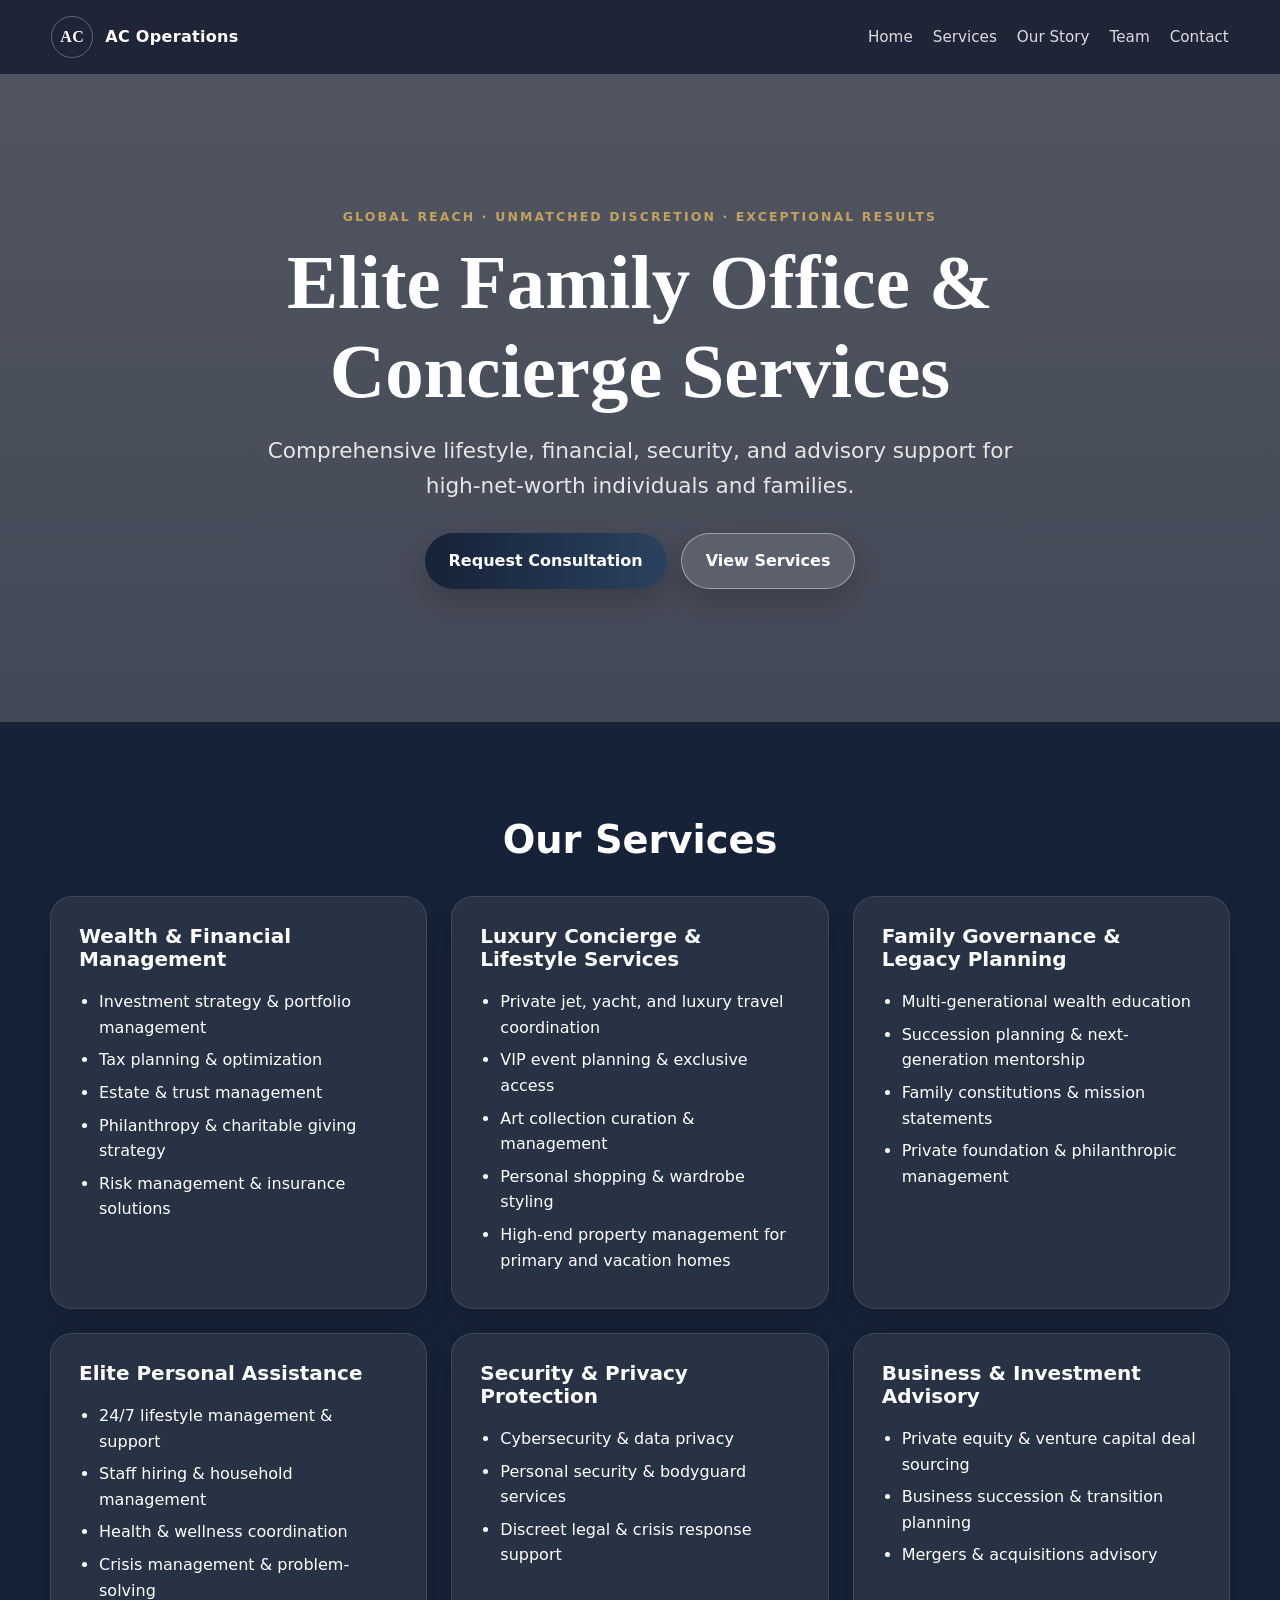
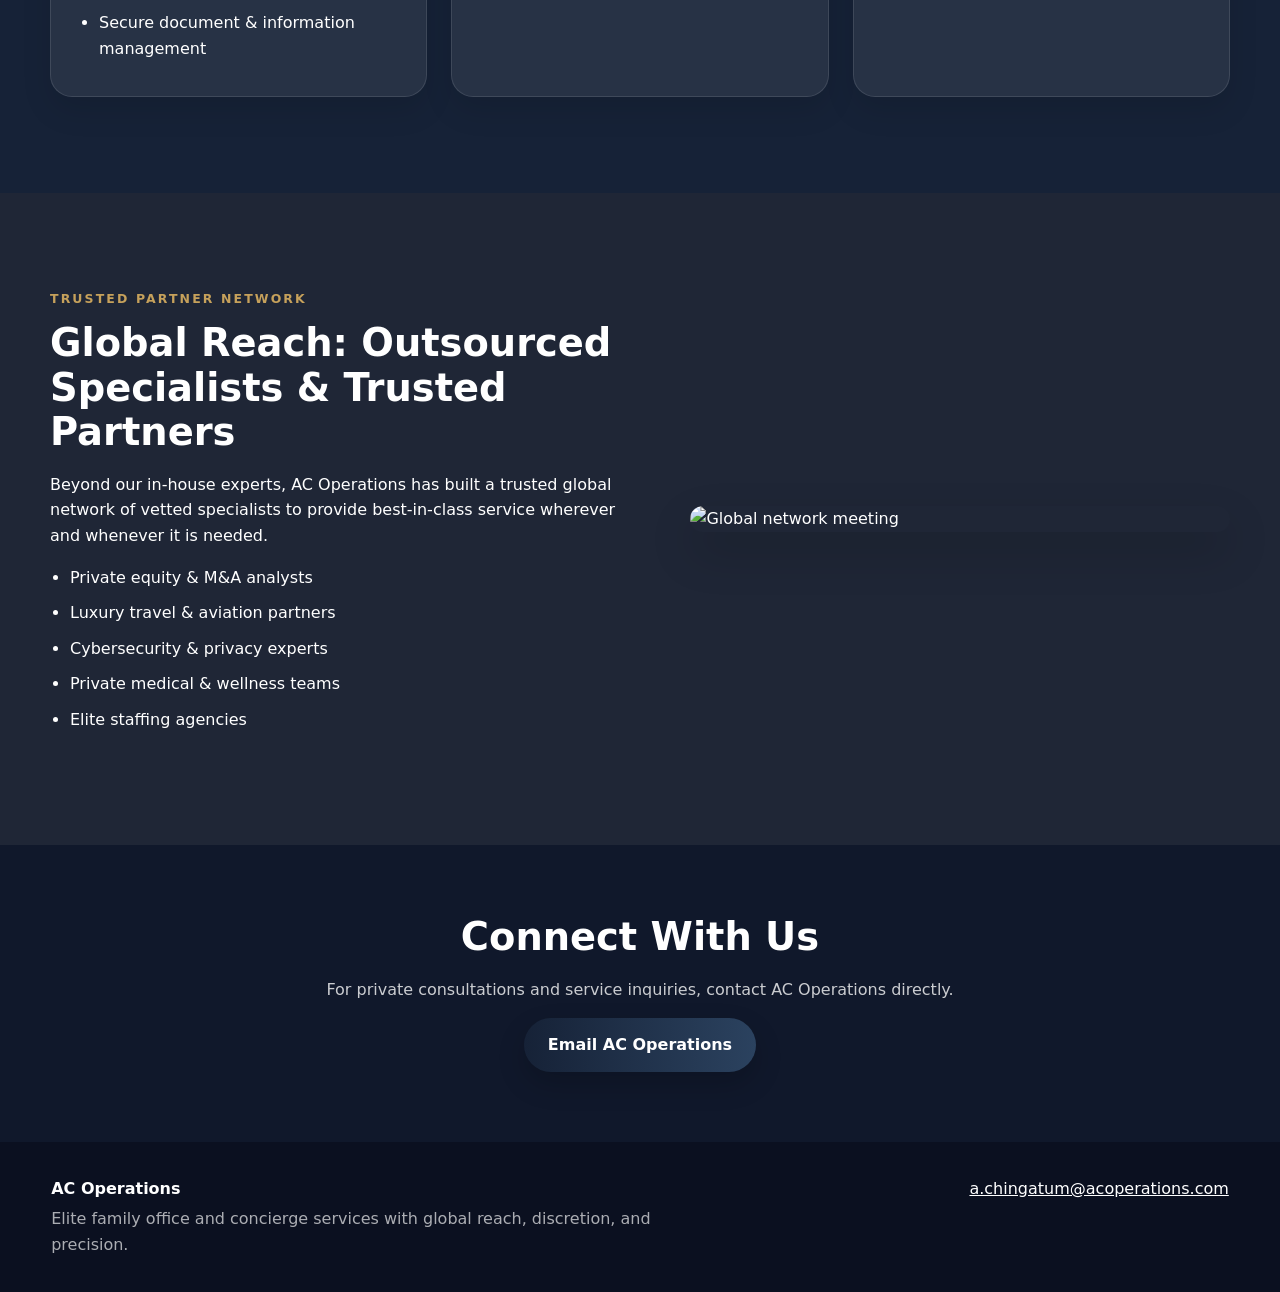
==== index.html @ 474e0f20 "Add files via upload" ====
<!doctype html>
<html lang="en">
<head>
  <meta charset="utf-8">
  <meta name="viewport" content="width=device-width, initial-scale=1">
  <title>AC Operations | AC Operations</title>
  <meta name="description" content="Elite family office and concierge services for high-net-worth individuals and families.">
  <link rel="canonical" href="https://acoperations.com/">
  <link rel="preload" as="image" href="/assets/uploads/2025/03/PXL_20240617_095542455.MP-EFFECTS-1536x864.jpg">
  <link rel="stylesheet" href="/styles.css">
</head>
<body>
  <header class="site-header">
    <a class="brand" href="/" aria-label="AC Operations home"><span class="brand-mark">AC</span><span>AC Operations</span></a>
    <nav aria-label="Main navigation"><a href="/">Home</a><a href="/services/">Services</a><a href="/our-story/">Our Story</a><a href="/team/">Team</a><a href="/contact-us/">Contact</a></nav>
  </header>
  <main>
<section class="hero">
  <div class="hero-inner">
    <p class="eyebrow">Global Reach · Unmatched Discretion · Exceptional Results</p>
    <h1>Elite Family Office & Concierge Services</h1>
    <p class="lead">Comprehensive lifestyle, financial, security, and advisory support for high-net-worth individuals and families.</p>
    <div class="actions"><a class="button" href="/contact-us/">Request Consultation</a><a class="button ghost" href="/services/">View Services</a></div>
  </div>
</section>
<section class="section dark"><div class="container"><h2>Our Services</h2><div class="grid cards"><article class="card"><h3>Wealth & Financial Management</h3><ul><li>Investment strategy & portfolio management</li><li>Tax planning & optimization</li><li>Estate & trust management</li><li>Philanthropy & charitable giving strategy</li><li>Risk management & insurance solutions</li></ul></article>
<article class="card"><h3>Luxury Concierge & Lifestyle Services</h3><ul><li>Private jet, yacht, and luxury travel coordination</li><li>VIP event planning & exclusive access</li><li>Art collection curation & management</li><li>Personal shopping & wardrobe styling</li><li>High-end property management for primary and vacation homes</li></ul></article>
<article class="card"><h3>Family Governance & Legacy Planning</h3><ul><li>Multi-generational wealth education</li><li>Succession planning & next-generation mentorship</li><li>Family constitutions & mission statements</li><li>Private foundation & philanthropic management</li></ul></article>
<article class="card"><h3>Elite Personal Assistance</h3><ul><li>24/7 lifestyle management & support</li><li>Staff hiring & household management</li><li>Health & wellness coordination</li><li>Crisis management & problem-solving</li><li>Secure document & information management</li></ul></article>
<article class="card"><h3>Security & Privacy Protection</h3><ul><li>Cybersecurity & data privacy</li><li>Personal security & bodyguard services</li><li>Discreet legal & crisis response support</li></ul></article>
<article class="card"><h3>Business & Investment Advisory</h3><ul><li>Private equity & venture capital deal sourcing</li><li>Business succession & transition planning</li><li>Mergers & acquisitions advisory</li></ul></article></div></div></section>
<section class="section split"><div class="container split-inner"><div><p class="eyebrow">Trusted partner network</p><h2>Global Reach: Outsourced Specialists & Trusted Partners</h2><p>Beyond our in-house experts, AC Operations has built a trusted global network of vetted specialists to provide best-in-class service wherever and whenever it is needed.</p><ul class="check-list"><li>Private equity & M&A analysts</li><li>Luxury travel & aviation partners</li><li>Cybersecurity & privacy experts</li><li>Private medical & wellness teams</li><li>Elite staffing agencies</li></ul></div><img src="/assets/uploads/2025/04/Team-Photo.png" alt="Global network meeting"></div></section>
<section class="cta" id="contact"><h2>Connect With Us</h2><p>For private consultations and service inquiries, contact AC Operations directly.</p><a class="button" href="mailto:a.chingatum@acoperations.com?subject=AC%20Operations%20Consultation%20Request">Email AC Operations</a></section>
</main>
  <footer class="site-footer">
    <div><strong>AC Operations</strong><p>Elite family office and concierge services with global reach, discretion, and precision.</p></div>
    <div><a href="mailto:a.chingatum@acoperations.com">a.chingatum@acoperations.com</a></div>
  </footer>
</body>
</html>
---- styles.css ----
:root{--navy:#10182b;--blue:#162237;--steel:#2b425f;--ink:#10131a;--muted:#5f6878;--cream:#f7f4ee;--white:#fff;--line:#e7e2d8;--gold:#c6a15b}*{box-sizing:border-box}body{margin:0;font-family:Inter,ui-sans-serif,system-ui,-apple-system,BlinkMacSystemFont,"Segoe UI",sans-serif;color:var(--ink);background:var(--cream);line-height:1.6}a{color:inherit}.site-header{position:sticky;top:0;z-index:10;display:flex;align-items:center;justify-content:space-between;gap:20px;padding:16px clamp(18px,4vw,56px);background:rgba(16,24,43,.94);backdrop-filter:blur(10px);color:#fff}.brand{display:flex;align-items:center;gap:12px;text-decoration:none;font-weight:700;letter-spacing:.02em}.brand-mark{display:grid;place-items:center;width:42px;height:42px;border:1px solid rgba(255,255,255,.3);border-radius:50%;font-family:Georgia,serif;color:#fff}nav{display:flex;gap:20px;flex-wrap:wrap}nav a{text-decoration:none;color:rgba(255,255,255,.84);font-size:.95rem}nav a:hover{color:#fff}.hero{min-height:72vh;display:grid;place-items:center;text-align:center;color:#fff;padding:100px 24px;background:linear-gradient(rgba(16,24,43,.72),rgba(16,24,43,.78)),url('/assets/uploads/2025/03/PXL_20240617_095542455.MP-EFFECTS-1536x864.jpg') center/cover no-repeat}.hero-inner{max-width:900px}.eyebrow{margin:0 0 12px;text-transform:uppercase;letter-spacing:.17em;font-size:.78rem;font-weight:700;color:var(--gold)}h1,h2,h3{line-height:1.15;margin:0 0 18px}h1{font-family:Georgia,"Times New Roman",serif;font-size:clamp(2.4rem,6vw,5.2rem);font-weight:700}h2{font-size:clamp(1.8rem,3vw,2.7rem)}h3{font-size:1.25rem}.lead{font-size:clamp(1.08rem,2vw,1.35rem);max-width:760px;margin:0 auto 30px;color:rgba(255,255,255,.86)}.actions{display:flex;gap:14px;justify-content:center;flex-wrap:wrap}.button{display:inline-flex;align-items:center;justify-content:center;padding:14px 24px;border-radius:999px;text-decoration:none;background:linear-gradient(90deg,var(--blue),var(--steel));color:#fff;font-weight:700;box-shadow:0 12px 28px rgba(0,0,0,.18)}.button.ghost{background:rgba(255,255,255,.12);border:1px solid rgba(255,255,255,.4)}.section{padding:clamp(56px,8vw,96px) 24px}.container{max-width:1180px;margin:0 auto}.narrow{max-width:820px}.dark{background:var(--blue);color:#fff}.dark h2{text-align:center}.grid{display:grid;gap:24px}.cards{grid-template-columns:repeat(3,minmax(0,1fr));margin-top:34px}.card{padding:28px;border-radius:22px;background:rgba(255,255,255,.075);border:1px solid rgba(255,255,255,.11);box-shadow:0 14px 30px rgba(0,0,0,.1)}.light .card{background:#fff;border-color:var(--line)}.card ul{padding-left:20px;margin:0}.card li{margin:7px 0}.split{background:#1f2636;color:#fff}.split.muted{background:#ebe6dc;color:var(--ink)}.split-inner{display:grid;grid-template-columns:1.05fr .95fr;gap:44px;align-items:center}.split img{width:100%;border-radius:22px;box-shadow:0 20px 45px rgba(0,0,0,.18)}.check-list{padding-left:20px}.check-list li{margin:10px 0}.cta{text-align:center;background:var(--navy);color:#fff;padding:70px 24px}.cta p{color:rgba(255,255,255,.78)}.page-hero{padding:90px 24px;background:linear-gradient(135deg,var(--navy),var(--steel));color:#fff}.page-hero.small{padding:80px 24px}.page-hero.story{background:linear-gradient(rgba(16,24,43,.72),rgba(16,24,43,.76)),url('/assets/uploads/2025/04/Sunset_couple.jpg') center/cover no-repeat}.page-hero .lead{text-align:left;margin-left:0}.article h2{margin-top:38px}.article p{font-size:1.08rem;color:#2f3541}.team-grid{display:grid;gap:26px}.profile{display:grid;grid-template-columns:180px 1fr;gap:28px;align-items:center;background:#fff;border:1px solid var(--line);border-radius:24px;padding:22px}.profile img{width:180px;aspect-ratio:1/1;object-fit:cover;border-radius:18px}.role{margin-top:-10px;color:var(--steel);font-weight:700}.contact-card{background:#fff;border:1px solid var(--line);border-radius:28px;padding:36px;text-align:center;box-shadow:0 18px 45px rgba(16,24,43,.08)}.small-note{font-size:.94rem;color:var(--muted);margin-top:22px}.site-footer{display:flex;justify-content:space-between;gap:22px;flex-wrap:wrap;padding:34px clamp(20px,4vw,56px);background:#0b1020;color:#fff}.site-footer p{margin:.3rem 0 0;color:rgba(255,255,255,.66);max-width:620px}.site-footer a{color:#fff}@media (max-width:850px){.site-header{align-items:flex-start;flex-direction:column}nav{gap:12px}.cards{grid-template-columns:1fr}.split-inner,.profile{grid-template-columns:1fr}.profile img{width:100%;max-width:260px}.hero{min-height:64vh}.section{padding:52px 18px}}
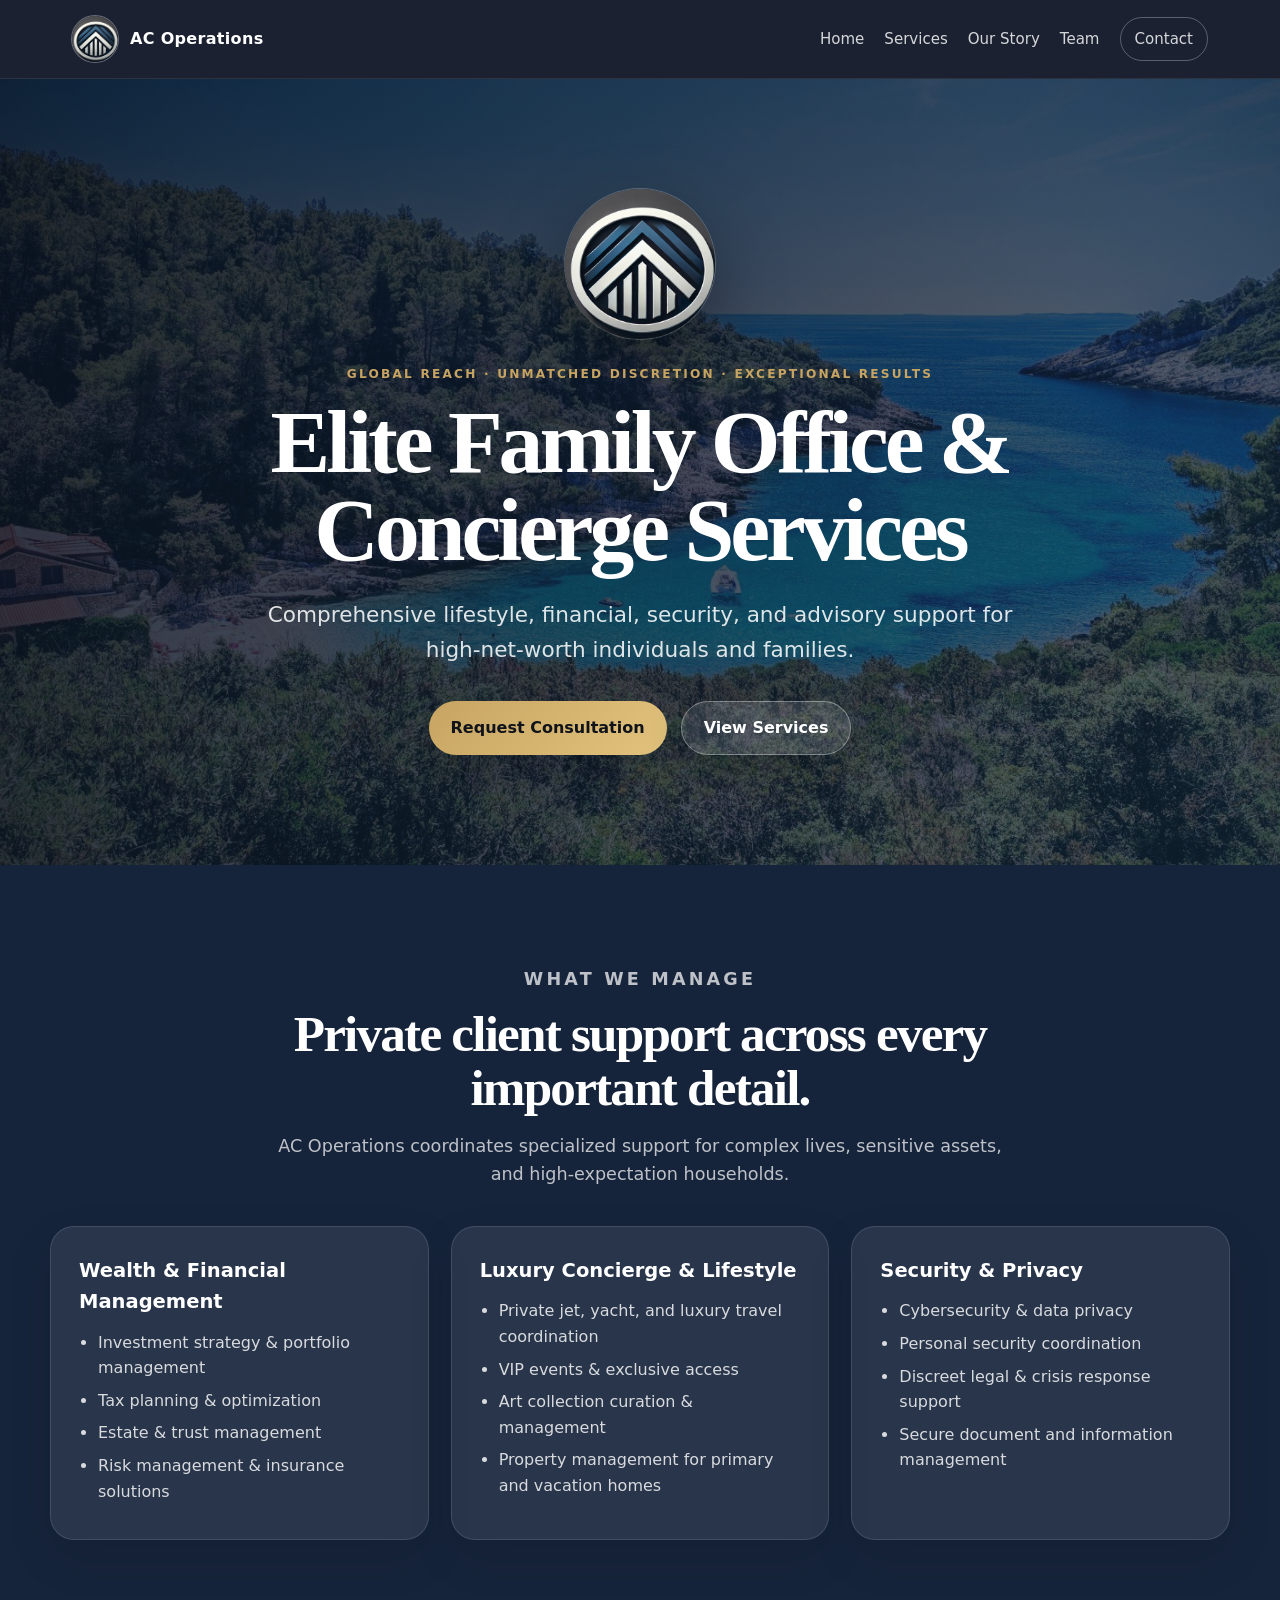
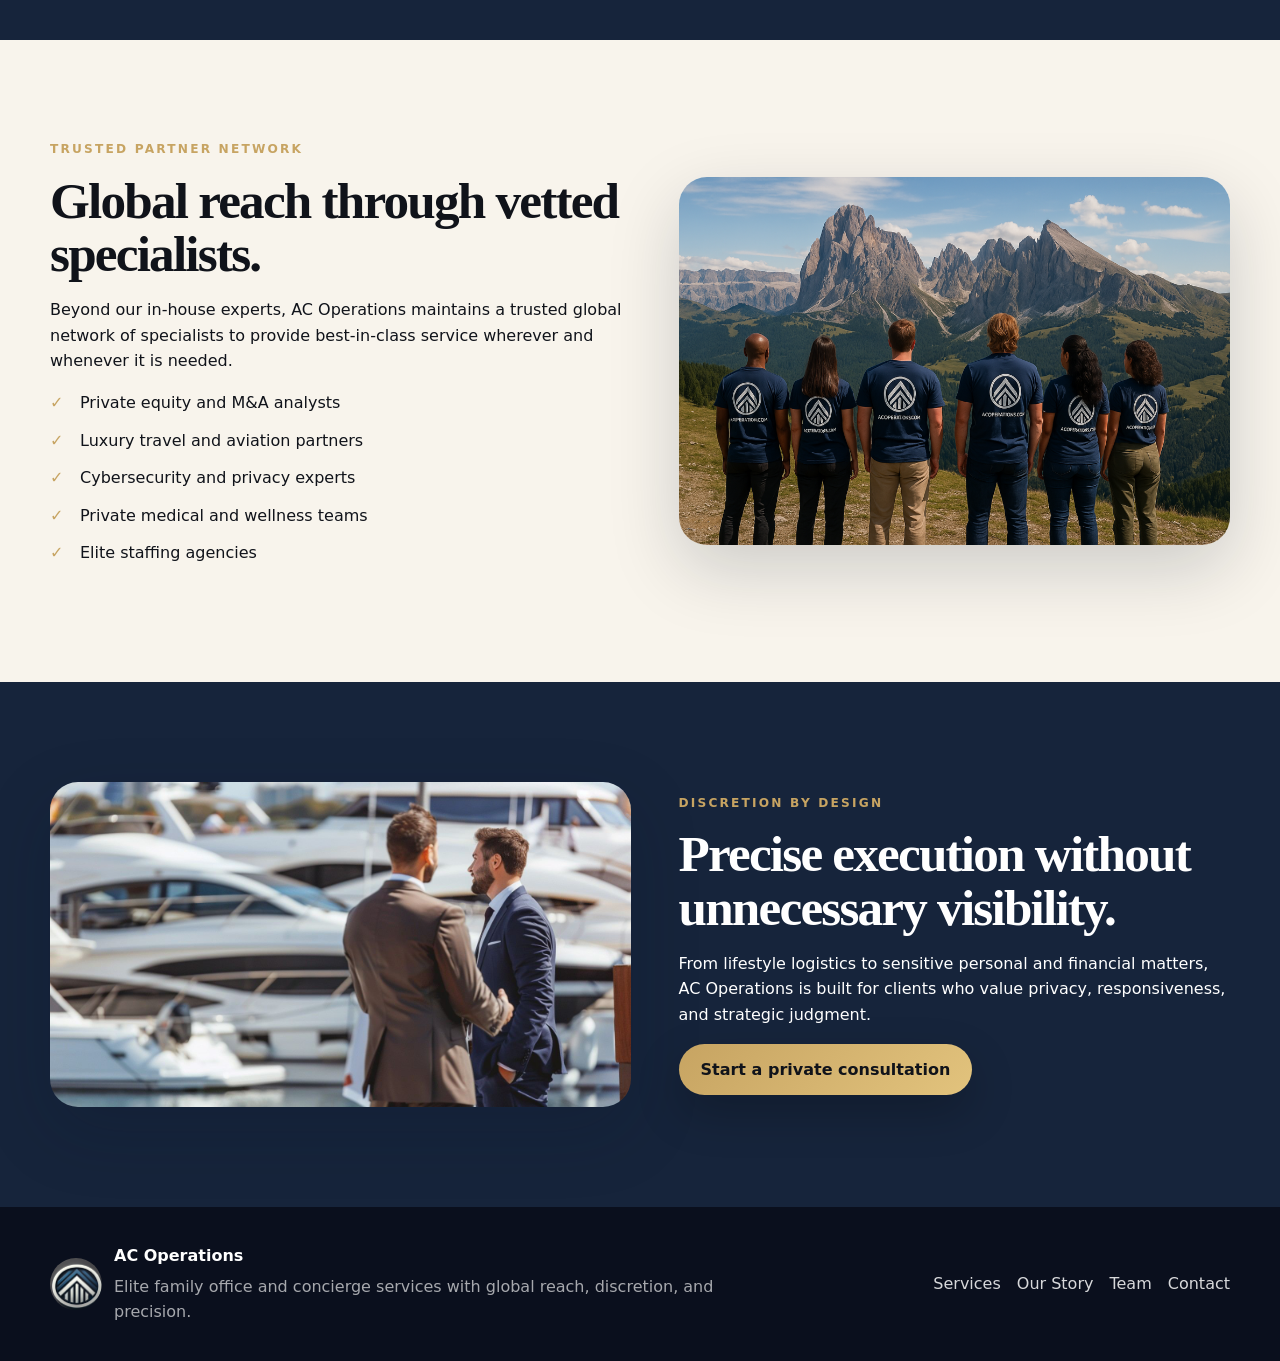
==== commit 6055294f: "Add files via upload" ====
--- a/index.html
+++ b/index.html
@@ -1,40 +1 @@
-<!doctype html>
-<html lang="en">
-<head>
-  <meta charset="utf-8">
-  <meta name="viewport" content="width=device-width, initial-scale=1">
-  <title>AC Operations | AC Operations</title>
-  <meta name="description" content="Elite family office and concierge services for high-net-worth individuals and families.">
-  <link rel="canonical" href="https://acoperations.com/">
-  <link rel="preload" as="image" href="/assets/uploads/2025/03/PXL_20240617_095542455.MP-EFFECTS-1536x864.jpg">
-  <link rel="stylesheet" href="/styles.css">
-</head>
-<body>
-  <header class="site-header">
-    <a class="brand" href="/" aria-label="AC Operations home"><span class="brand-mark">AC</span><span>AC Operations</span></a>
-    <nav aria-label="Main navigation"><a href="/">Home</a><a href="/services/">Services</a><a href="/our-story/">Our Story</a><a href="/team/">Team</a><a href="/contact-us/">Contact</a></nav>
-  </header>
-  <main>
-<section class="hero">
-  <div class="hero-inner">
-    <p class="eyebrow">Global Reach · Unmatched Discretion · Exceptional Results</p>
-    <h1>Elite Family Office & Concierge Services</h1>
-    <p class="lead">Comprehensive lifestyle, financial, security, and advisory support for high-net-worth individuals and families.</p>
-    <div class="actions"><a class="button" href="/contact-us/">Request Consultation</a><a class="button ghost" href="/services/">View Services</a></div>
-  </div>
-</section>
-<section class="section dark"><div class="container"><h2>Our Services</h2><div class="grid cards"><article class="card"><h3>Wealth & Financial Management</h3><ul><li>Investment strategy & portfolio management</li><li>Tax planning & optimization</li><li>Estate & trust management</li><li>Philanthropy & charitable giving strategy</li><li>Risk management & insurance solutions</li></ul></article>
-<article class="card"><h3>Luxury Concierge & Lifestyle Services</h3><ul><li>Private jet, yacht, and luxury travel coordination</li><li>VIP event planning & exclusive access</li><li>Art collection curation & management</li><li>Personal shopping & wardrobe styling</li><li>High-end property management for primary and vacation homes</li></ul></article>
-<article class="card"><h3>Family Governance & Legacy Planning</h3><ul><li>Multi-generational wealth education</li><li>Succession planning & next-generation mentorship</li><li>Family constitutions & mission statements</li><li>Private foundation & philanthropic management</li></ul></article>
-<article class="card"><h3>Elite Personal Assistance</h3><ul><li>24/7 lifestyle management & support</li><li>Staff hiring & household management</li><li>Health & wellness coordination</li><li>Crisis management & problem-solving</li><li>Secure document & information management</li></ul></article>
-<article class="card"><h3>Security & Privacy Protection</h3><ul><li>Cybersecurity & data privacy</li><li>Personal security & bodyguard services</li><li>Discreet legal & crisis response support</li></ul></article>
-<article class="card"><h3>Business & Investment Advisory</h3><ul><li>Private equity & venture capital deal sourcing</li><li>Business succession & transition planning</li><li>Mergers & acquisitions advisory</li></ul></article></div></div></section>
-<section class="section split"><div class="container split-inner"><div><p class="eyebrow">Trusted partner network</p><h2>Global Reach: Outsourced Specialists & Trusted Partners</h2><p>Beyond our in-house experts, AC Operations has built a trusted global network of vetted specialists to provide best-in-class service wherever and whenever it is needed.</p><ul class="check-list"><li>Private equity & M&A analysts</li><li>Luxury travel & aviation partners</li><li>Cybersecurity & privacy experts</li><li>Private medical & wellness teams</li><li>Elite staffing agencies</li></ul></div><img src="/assets/uploads/2025/04/Team-Photo.png" alt="Global network meeting"></div></section>
-<section class="cta" id="contact"><h2>Connect With Us</h2><p>For private consultations and service inquiries, contact AC Operations directly.</p><a class="button" href="mailto:a.chingatum@acoperations.com?subject=AC%20Operations%20Consultation%20Request">Email AC Operations</a></section>
-</main>
-  <footer class="site-footer">
-    <div><strong>AC Operations</strong><p>Elite family office and concierge services with global reach, discretion, and precision.</p></div>
-    <div><a href="mailto:a.chingatum@acoperations.com">a.chingatum@acoperations.com</a></div>
-  </footer>
-</body>
-</html>+<!doctype html><html lang="en"><head><meta charset="utf-8"><meta name="viewport" content="width=device-width, initial-scale=1"><title>AC Operations | Elite Family Office & Concierge Services</title><meta name="description" content="Elite family office and concierge services for high-net-worth individuals and families."><link rel="stylesheet" href="styles.css"></head><body><header class="site-header"><div class="nav-wrap"><a class="brand" href="index.html"><img class="brand-logo" src="assets/img/acoperations-logo.png" alt="AC Operations logo"><span>AC Operations</span></a><nav class="nav" aria-label="Main navigation"><a href="index.html">Home</a><a href="services/">Services</a><a href="our-story/">Our Story</a><a href="team/">Team</a><a class="pill" href="contact-us/">Contact</a></nav></div></header><main><section class="hero" style="--hero:url('assets/img/hero.jpg')"><div class="hero-inner"><img class="hero-logo" src="assets/img/acoperations-logo.png" alt="AC Operations logo"><p class="eyebrow">Global Reach · Unmatched Discretion · Exceptional Results</p><h1>Elite Family Office & Concierge Services</h1><p class="lead">Comprehensive lifestyle, financial, security, and advisory support for high-net-worth individuals and families.</p><div class="actions"><a class="button" href="contact-us/">Request Consultation</a><a class="button secondary" href="services/">View Services</a></div></div></section><section class="section dark"><div class="container"><div class="section-title"><p class="eyebrow">What we manage</p><h2>Private client support across every important detail.</h2><p>AC Operations coordinates specialized support for complex lives, sensitive assets, and high-expectation households.</p></div><div class="grid service-grid"><article class="card"><h3>Wealth & Financial Management</h3><ul><li>Investment strategy & portfolio management</li><li>Tax planning & optimization</li><li>Estate & trust management</li><li>Risk management & insurance solutions</li></ul></article><article class="card"><h3>Luxury Concierge & Lifestyle</h3><ul><li>Private jet, yacht, and luxury travel coordination</li><li>VIP events & exclusive access</li><li>Art collection curation & management</li><li>Property management for primary and vacation homes</li></ul></article><article class="card"><h3>Security & Privacy</h3><ul><li>Cybersecurity & data privacy</li><li>Personal security coordination</li><li>Discreet legal & crisis response support</li><li>Secure document and information management</li></ul></article></div></div></section><section class="section"><div class="container split"><div><p class="eyebrow">Trusted partner network</p><h2>Global reach through vetted specialists.</h2><p>Beyond our in-house experts, AC Operations maintains a trusted global network of specialists to provide best-in-class service wherever and whenever it is needed.</p><ul class="check-list"><li>Private equity and M&A analysts</li><li>Luxury travel and aviation partners</li><li>Cybersecurity and privacy experts</li><li>Private medical and wellness teams</li><li>Elite staffing agencies</li></ul></div><img src="assets/img/team.png" alt="AC Operations global partner network"></div></section><section class="section dark"><div class="container split"><img src="assets/img/harbor.jpg" alt="Discreet private client meeting"><div><p class="eyebrow">Discretion by design</p><h2>Precise execution without unnecessary visibility.</h2><p>From lifestyle logistics to sensitive personal and financial matters, AC Operations is built for clients who value privacy, responsiveness, and strategic judgment.</p><a class="button" href="contact-us/">Start a private consultation</a></div></div></section></main><footer class="footer"><div class="footer-inner"><div class="footer-logo"><img src="assets/img/acoperations-logo.png" alt="AC Operations logo"><div><strong>AC Operations</strong><p>Elite family office and concierge services with global reach, discretion, and precision.</p></div></div><div class="footer-links"><a href="services/">Services</a><a href="our-story/">Our Story</a><a href="team/">Team</a><a href="contact-us/">Contact</a></div></div></footer></body></html>
--- a/styles.css
+++ b/styles.css
@@ -1,2 +1,21 @@
-
-:root{--navy:#10182b;--blue:#162237;--steel:#2b425f;--ink:#10131a;--muted:#5f6878;--cream:#f7f4ee;--white:#fff;--line:#e7e2d8;--gold:#c6a15b}*{box-sizing:border-box}body{margin:0;font-family:Inter,ui-sans-serif,system-ui,-apple-system,BlinkMacSystemFont,"Segoe UI",sans-serif;color:var(--ink);background:var(--cream);line-height:1.6}a{color:inherit}.site-header{position:sticky;top:0;z-index:10;display:flex;align-items:center;justify-content:space-between;gap:20px;padding:16px clamp(18px,4vw,56px);background:rgba(16,24,43,.94);backdrop-filter:blur(10px);color:#fff}.brand{display:flex;align-items:center;gap:12px;text-decoration:none;font-weight:700;letter-spacing:.02em}.brand-mark{display:grid;place-items:center;width:42px;height:42px;border:1px solid rgba(255,255,255,.3);border-radius:50%;font-family:Georgia,serif;color:#fff}nav{display:flex;gap:20px;flex-wrap:wrap}nav a{text-decoration:none;color:rgba(255,255,255,.84);font-size:.95rem}nav a:hover{color:#fff}.hero{min-height:72vh;display:grid;place-items:center;text-align:center;color:#fff;padding:100px 24px;background:linear-gradient(rgba(16,24,43,.72),rgba(16,24,43,.78)),url('/assets/uploads/2025/03/PXL_20240617_095542455.MP-EFFECTS-1536x864.jpg') center/cover no-repeat}.hero-inner{max-width:900px}.eyebrow{margin:0 0 12px;text-transform:uppercase;letter-spacing:.17em;font-size:.78rem;font-weight:700;color:var(--gold)}h1,h2,h3{line-height:1.15;margin:0 0 18px}h1{font-family:Georgia,"Times New Roman",serif;font-size:clamp(2.4rem,6vw,5.2rem);font-weight:700}h2{font-size:clamp(1.8rem,3vw,2.7rem)}h3{font-size:1.25rem}.lead{font-size:clamp(1.08rem,2vw,1.35rem);max-width:760px;margin:0 auto 30px;color:rgba(255,255,255,.86)}.actions{display:flex;gap:14px;justify-content:center;flex-wrap:wrap}.button{display:inline-flex;align-items:center;justify-content:center;padding:14px 24px;border-radius:999px;text-decoration:none;background:linear-gradient(90deg,var(--blue),var(--steel));color:#fff;font-weight:700;box-shadow:0 12px 28px rgba(0,0,0,.18)}.button.ghost{background:rgba(255,255,255,.12);border:1px solid rgba(255,255,255,.4)}.section{padding:clamp(56px,8vw,96px) 24px}.container{max-width:1180px;margin:0 auto}.narrow{max-width:820px}.dark{background:var(--blue);color:#fff}.dark h2{text-align:center}.grid{display:grid;gap:24px}.cards{grid-template-columns:repeat(3,minmax(0,1fr));margin-top:34px}.card{padding:28px;border-radius:22px;background:rgba(255,255,255,.075);border:1px solid rgba(255,255,255,.11);box-shadow:0 14px 30px rgba(0,0,0,.1)}.light .card{background:#fff;border-color:var(--line)}.card ul{padding-left:20px;margin:0}.card li{margin:7px 0}.split{background:#1f2636;color:#fff}.split.muted{background:#ebe6dc;color:var(--ink)}.split-inner{display:grid;grid-template-columns:1.05fr .95fr;gap:44px;align-items:center}.split img{width:100%;border-radius:22px;box-shadow:0 20px 45px rgba(0,0,0,.18)}.check-list{padding-left:20px}.check-list li{margin:10px 0}.cta{text-align:center;background:var(--navy);color:#fff;padding:70px 24px}.cta p{color:rgba(255,255,255,.78)}.page-hero{padding:90px 24px;background:linear-gradient(135deg,var(--navy),var(--steel));color:#fff}.page-hero.small{padding:80px 24px}.page-hero.story{background:linear-gradient(rgba(16,24,43,.72),rgba(16,24,43,.76)),url('/assets/uploads/2025/04/Sunset_couple.jpg') center/cover no-repeat}.page-hero .lead{text-align:left;margin-left:0}.article h2{margin-top:38px}.article p{font-size:1.08rem;color:#2f3541}.team-grid{display:grid;gap:26px}.profile{display:grid;grid-template-columns:180px 1fr;gap:28px;align-items:center;background:#fff;border:1px solid var(--line);border-radius:24px;padding:22px}.profile img{width:180px;aspect-ratio:1/1;object-fit:cover;border-radius:18px}.role{margin-top:-10px;color:var(--steel);font-weight:700}.contact-card{background:#fff;border:1px solid var(--line);border-radius:28px;padding:36px;text-align:center;box-shadow:0 18px 45px rgba(16,24,43,.08)}.small-note{font-size:.94rem;color:var(--muted);margin-top:22px}.site-footer{display:flex;justify-content:space-between;gap:22px;flex-wrap:wrap;padding:34px clamp(20px,4vw,56px);background:#0b1020;color:#fff}.site-footer p{margin:.3rem 0 0;color:rgba(255,255,255,.66);max-width:620px}.site-footer a{color:#fff}@media (max-width:850px){.site-header{align-items:flex-start;flex-direction:column}nav{gap:12px}.cards{grid-template-columns:1fr}.split-inner,.profile{grid-template-columns:1fr}.profile img{width:100%;max-width:260px}.hero{min-height:64vh}.section{padding:52px 18px}}
+:root{--ink:#10131a;--navy:#0d1426;--blue:#16243b;--slate:#2c3f5c;--gold:#c7a462;--cream:#f8f4ec;--paper:#fffdf8;--muted:#667085;--line:#e8dfd1}*{box-sizing:border-box}html{scroll-behavior:smooth}body{margin:0;font-family:Inter,ui-sans-serif,system-ui,-apple-system,BlinkMacSystemFont,"Segoe UI",sans-serif;color:var(--ink);background:var(--cream);line-height:1.6}img{max-width:100%;display:block}a{color:inherit}.site-header{position:sticky;top:0;z-index:50;background:rgba(13,20,38,.94);backdrop-filter:blur(14px);border-bottom:1px solid rgba(255,255,255,.08)}.nav-wrap{max-width:1180px;margin:auto;padding:16px 22px;display:flex;align-items:center;justify-content:space-between;gap:24px}.brand{display:flex;align-items:center;gap:12px;color:#fff;text-decoration:none;font-weight:800;letter-spacing:.02em}.brand-mark{width:42px;height:42px;border-radius:50%;display:grid;place-items:center;border:1px solid rgba(255,255,255,.38);font-family:Georgia,serif}.nav{display:flex;gap:20px;align-items:center;flex-wrap:wrap}.nav a{color:rgba(255,255,255,.82);font-size:.94rem;text-decoration:none}.nav a:hover{color:#fff}.nav .pill{border:1px solid rgba(255,255,255,.28);border-radius:999px;padding:9px 14px}.hero{min-height:78vh;display:grid;place-items:center;padding:110px 22px;color:#fff;text-align:center;background:linear-gradient(120deg,rgba(10,17,32,.86),rgba(18,36,59,.68)),var(--hero) center/cover no-repeat}.hero-inner{max-width:960px}.eyebrow{margin:0 0 14px;color:var(--gold);text-transform:uppercase;letter-spacing:.18em;font-size:.76rem;font-weight:800}.h1,h1{font-family:Georgia,"Times New Roman",serif;font-size:clamp(2.7rem,7vw,5.8rem);line-height:.98;margin:0 0 24px;letter-spacing:-.045em}.lead{font-size:clamp(1.1rem,2vw,1.35rem);max-width:780px;margin:0 auto 34px;color:rgba(255,255,255,.86)}.actions{display:flex;gap:14px;justify-content:center;flex-wrap:wrap}.button{display:inline-flex;align-items:center;justify-content:center;min-height:48px;padding:13px 22px;border-radius:999px;text-decoration:none;background:linear-gradient(135deg,var(--gold),#e2c37d);color:#10131a;font-weight:800;box-shadow:0 18px 45px rgba(0,0,0,.22)}.button.secondary{background:rgba(255,255,255,.12);border:1px solid rgba(255,255,255,.34);color:#fff}.section{padding:clamp(58px,8vw,100px) 22px}.container{max-width:1180px;margin:auto}.section-title{max-width:760px;margin:0 auto 38px;text-align:center}.section-title h2,.page-title h1,h2{font-family:Georgia,"Times New Roman",serif;font-size:clamp(2rem,4vw,3.4rem);line-height:1.05;margin:0 0 14px;letter-spacing:-.035em}.section-title p,.page-title p{color:var(--muted);font-size:1.1rem}.dark{background:var(--blue);color:#fff}.dark .section-title p{color:rgba(255,255,255,.72)}.grid{display:grid;gap:22px}.service-grid{grid-template-columns:repeat(3,minmax(0,1fr))}.card{background:rgba(255,255,255,.08);border:1px solid rgba(255,255,255,.12);border-radius:24px;padding:28px;box-shadow:0 18px 45px rgba(0,0,0,.12)}.card h3{font-size:1.22rem;margin:0 0 12px}.card ul{margin:0;padding-left:19px;color:rgba(255,255,255,.82)}.card li{margin:7px 0}.light-card{background:var(--paper);border:1px solid var(--line);color:var(--ink)}.light-card ul{color:#303846}.split{display:grid;grid-template-columns:1fr .95fr;gap:48px;align-items:center}.split img,.image-card{border-radius:28px;box-shadow:0 24px 70px rgba(13,20,38,.18);overflow:hidden}.check-list{padding-left:0;list-style:none}.check-list li{position:relative;padding-left:30px;margin:12px 0}.check-list li:before{content:"✓";position:absolute;left:0;color:var(--gold);font-weight:900}.page-hero{padding:88px 22px;background:linear-gradient(135deg,var(--navy),var(--slate));color:#fff}.page-title{max-width:980px;margin:auto}.content{max-width:900px;margin:auto}.content p{font-size:1.08rem;color:#344054}.content h2{margin-top:42px}.team-grid{display:grid;gap:24px}.profile{display:grid;grid-template-columns:170px 1fr;gap:28px;align-items:center;background:var(--paper);border:1px solid var(--line);border-radius:28px;padding:24px}.profile img{width:170px;aspect-ratio:1/1.15;object-fit:cover;border-radius:20px}.role{color:var(--slate);font-weight:800;margin-top:-8px}.contact-card{max-width:760px;margin:auto;background:var(--paper);border:1px solid var(--line);border-radius:32px;padding:42px;text-align:center;box-shadow:0 26px 70px rgba(13,20,38,.1)}.contact-card p{color:#475467}.note{font-size:.95rem;color:var(--muted);margin-top:20px}.footer{background:#0a0f1d;color:#fff;padding:36px 22px}.footer-inner{max-width:1180px;margin:auto;display:flex;justify-content:space-between;gap:24px;flex-wrap:wrap}.footer p{color:rgba(255,255,255,.64);margin:.3rem 0 0;max-width:620px}.footer a{color:#fff}.story-hero{background:linear-gradient(120deg,rgba(10,17,32,.78),rgba(18,36,59,.7)),var(--story) center/cover no-repeat}@media(max-width:900px){.nav-wrap{align-items:flex-start;flex-direction:column}.service-grid,.split,.profile{grid-template-columns:1fr}.hero{min-height:68vh}.profile img{width:100%;max-width:260px}.section{padding:56px 18px}.nav{gap:12px}}
+/* v3 refinements */
+.brand-logo{width:46px;height:46px;border-radius:999px;object-fit:cover;box-shadow:0 0 0 1px rgba(255,255,255,.34)}
+.hero-logo{width:150px;height:150px;border-radius:999px;object-fit:cover;margin:0 auto 26px;box-shadow:0 26px 70px rgba(0,0,0,.35),0 0 0 1px rgba(255,255,255,.24)}
+.story-feature{margin:0 auto 46px;max-width:980px}
+.story-feature img{width:100%;max-height:470px;object-fit:cover;border-radius:30px;box-shadow:0 24px 70px rgba(13,20,38,.18)}
+.profile img{object-position:center top}
+.footer-inner{align-items:center}
+.footer-logo{display:flex;align-items:center;gap:12px}
+.footer-logo img{width:52px;height:52px;border-radius:999px;object-fit:cover}
+.footer-links{display:flex;gap:16px;flex-wrap:wrap;color:rgba(255,255,255,.7)}
+.footer-links a{color:rgba(255,255,255,.84);text-decoration:none}
+.contact-form{display:grid;gap:16px;text-align:left;margin-top:28px}
+.form-row{display:grid;grid-template-columns:1fr 1fr;gap:16px}
+.contact-form label{font-weight:800;color:#182235;font-size:.92rem}
+.contact-form input,.contact-form textarea,.contact-form select{width:100%;margin-top:7px;border:1px solid var(--line);border-radius:16px;background:#fff;padding:14px 15px;font:inherit;color:var(--ink)}
+.contact-form textarea{min-height:140px;resize:vertical}
+.form-note{text-align:center;font-size:.94rem;color:var(--muted);margin-top:18px}
+.form-status{display:none;border-radius:14px;background:#f3ead9;color:#2b2418;padding:13px 14px;font-weight:700;text-align:center}
+.form-status.is-visible{display:block}
+@media(max-width:700px){.form-row{grid-template-columns:1fr}.hero-logo{width:112px;height:112px}.brand-logo{width:40px;height:40px}}
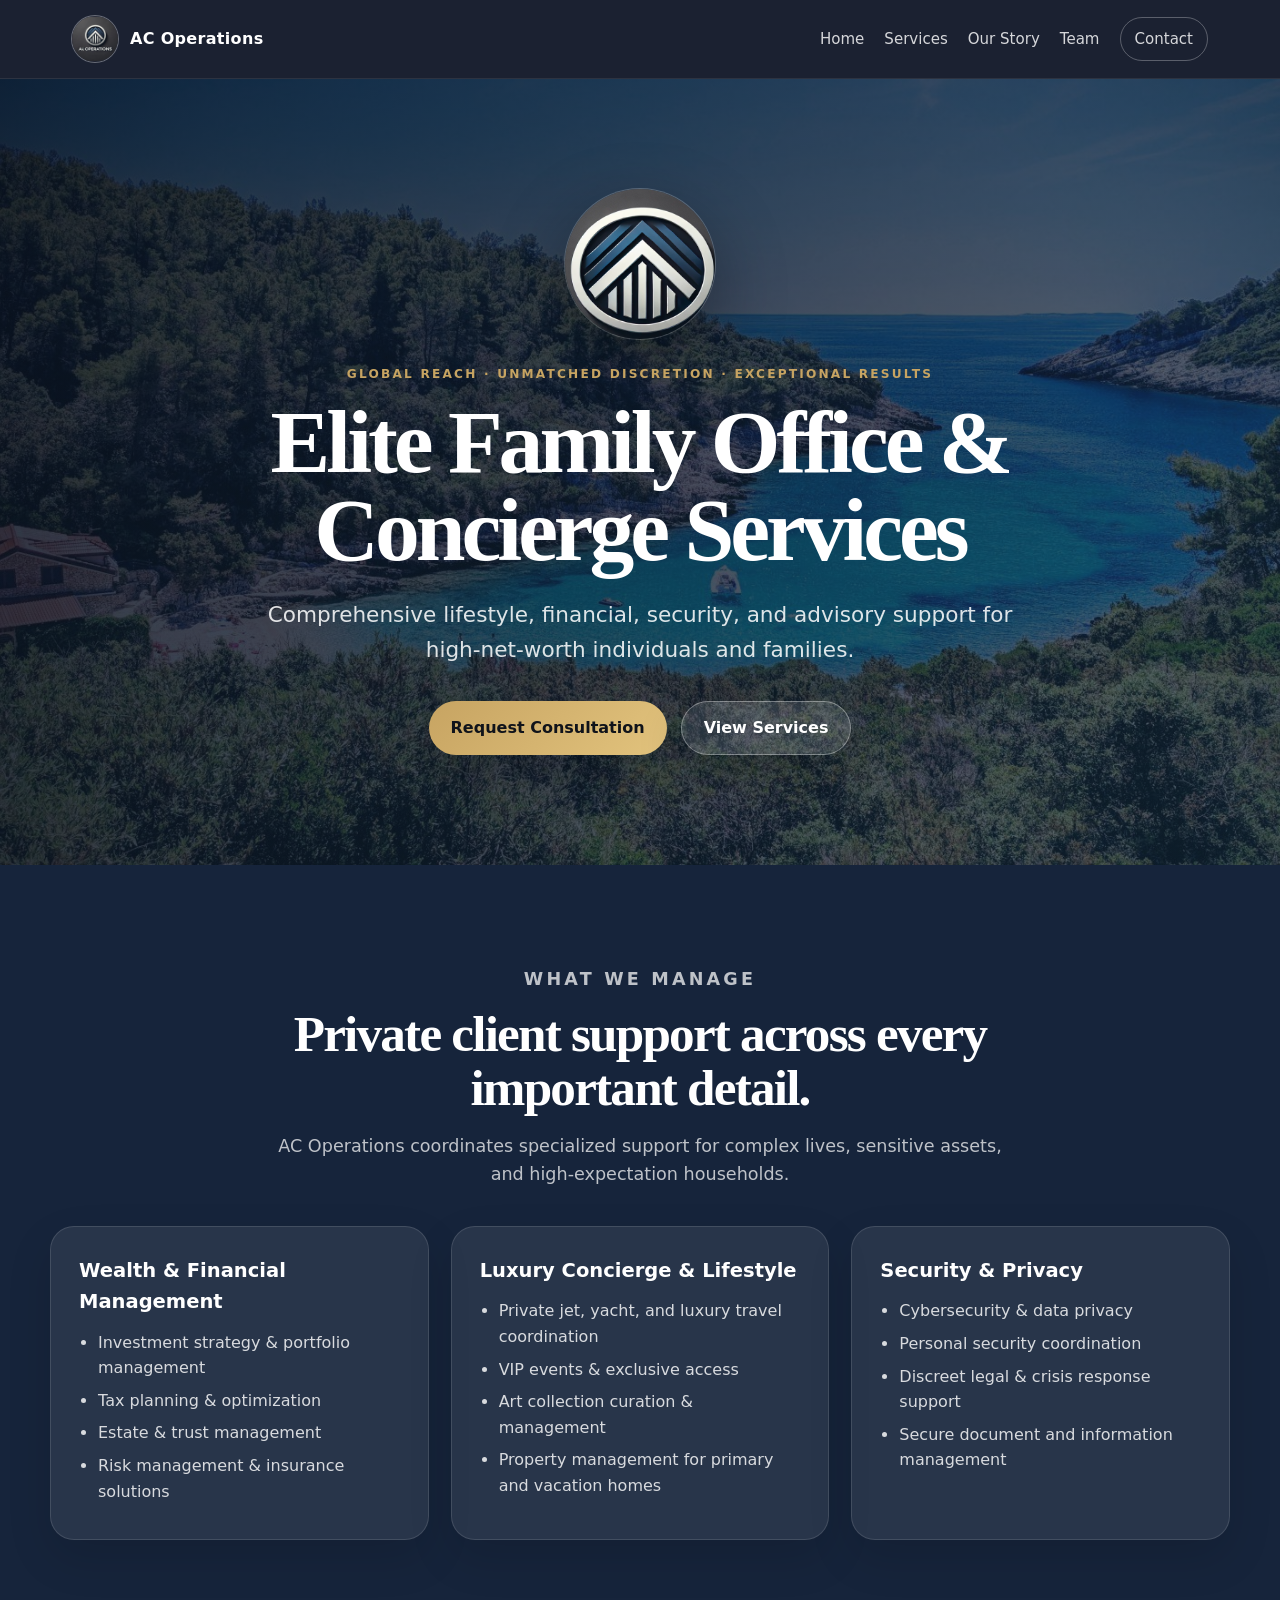
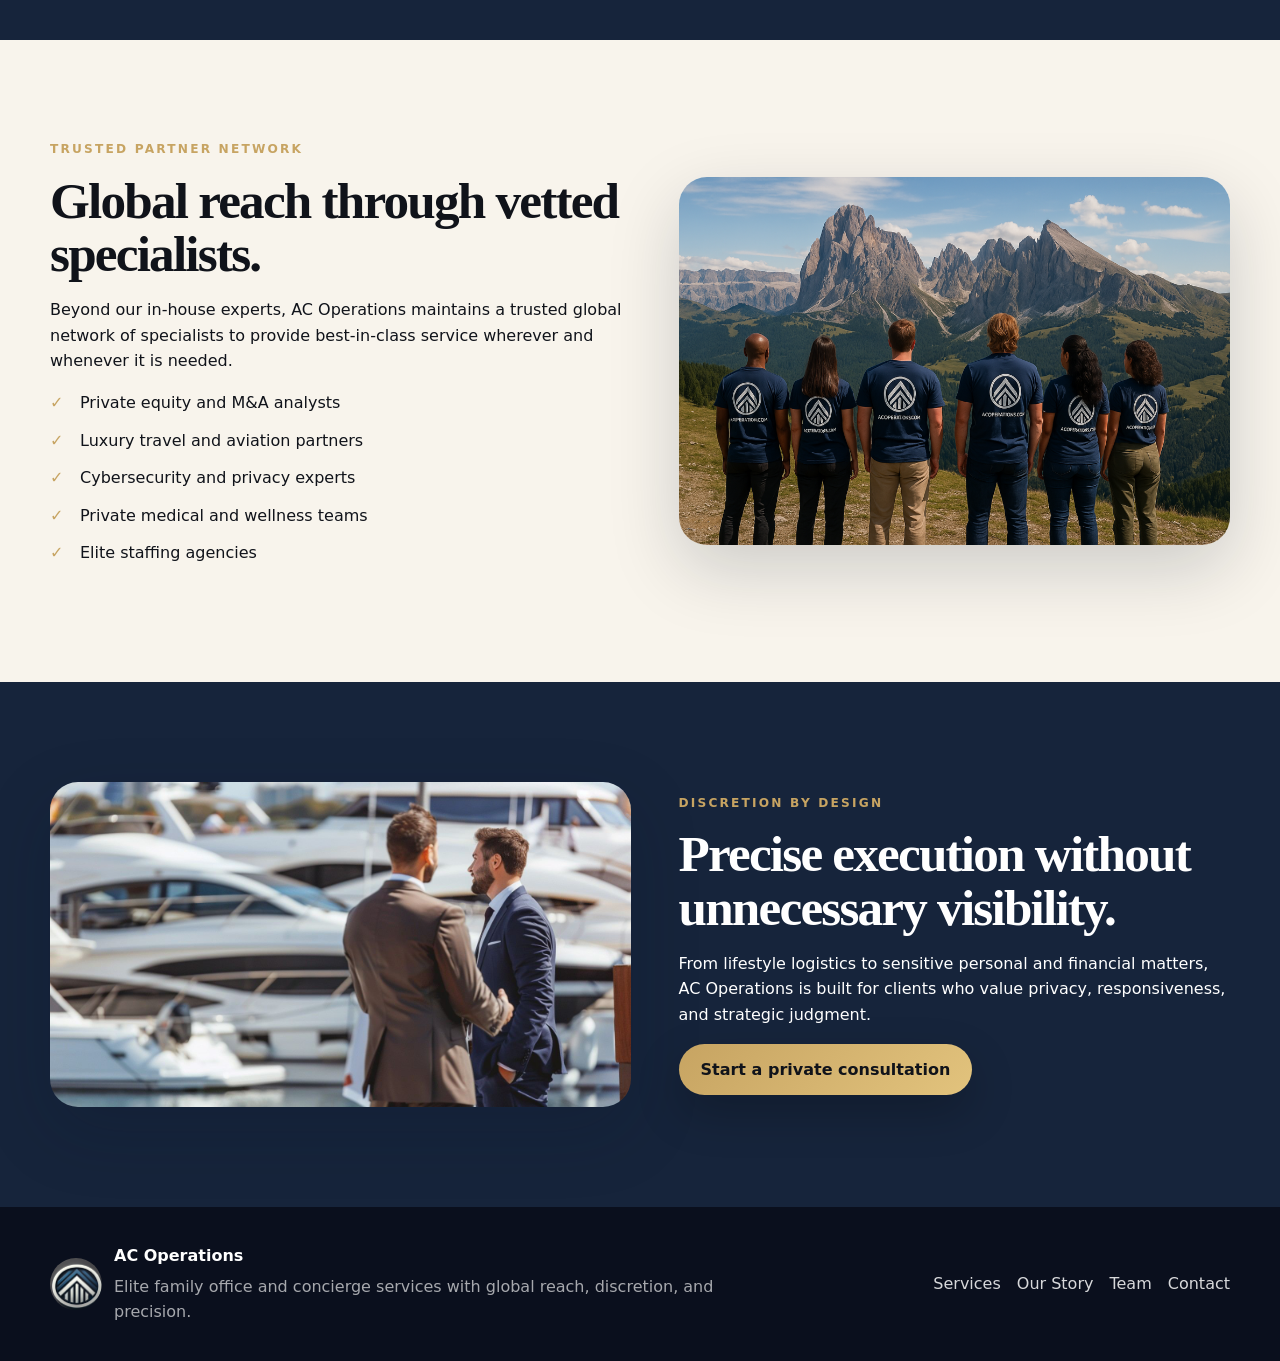
==== commit d1c68ee8: "Add files via upload" ====
--- a/index.html
+++ b/index.html
@@ -1 +1 @@
-<!doctype html><html lang="en"><head><meta charset="utf-8"><meta name="viewport" content="width=device-width, initial-scale=1"><title>AC Operations | Elite Family Office & Concierge Services</title><meta name="description" content="Elite family office and concierge services for high-net-worth individuals and families."><link rel="stylesheet" href="styles.css"></head><body><header class="site-header"><div class="nav-wrap"><a class="brand" href="index.html"><img class="brand-logo" src="assets/img/acoperations-logo.png" alt="AC Operations logo"><span>AC Operations</span></a><nav class="nav" aria-label="Main navigation"><a href="index.html">Home</a><a href="services/">Services</a><a href="our-story/">Our Story</a><a href="team/">Team</a><a class="pill" href="contact-us/">Contact</a></nav></div></header><main><section class="hero" style="--hero:url('assets/img/hero.jpg')"><div class="hero-inner"><img class="hero-logo" src="assets/img/acoperations-logo.png" alt="AC Operations logo"><p class="eyebrow">Global Reach · Unmatched Discretion · Exceptional Results</p><h1>Elite Family Office & Concierge Services</h1><p class="lead">Comprehensive lifestyle, financial, security, and advisory support for high-net-worth individuals and families.</p><div class="actions"><a class="button" href="contact-us/">Request Consultation</a><a class="button secondary" href="services/">View Services</a></div></div></section><section class="section dark"><div class="container"><div class="section-title"><p class="eyebrow">What we manage</p><h2>Private client support across every important detail.</h2><p>AC Operations coordinates specialized support for complex lives, sensitive assets, and high-expectation households.</p></div><div class="grid service-grid"><article class="card"><h3>Wealth & Financial Management</h3><ul><li>Investment strategy & portfolio management</li><li>Tax planning & optimization</li><li>Estate & trust management</li><li>Risk management & insurance solutions</li></ul></article><article class="card"><h3>Luxury Concierge & Lifestyle</h3><ul><li>Private jet, yacht, and luxury travel coordination</li><li>VIP events & exclusive access</li><li>Art collection curation & management</li><li>Property management for primary and vacation homes</li></ul></article><article class="card"><h3>Security & Privacy</h3><ul><li>Cybersecurity & data privacy</li><li>Personal security coordination</li><li>Discreet legal & crisis response support</li><li>Secure document and information management</li></ul></article></div></div></section><section class="section"><div class="container split"><div><p class="eyebrow">Trusted partner network</p><h2>Global reach through vetted specialists.</h2><p>Beyond our in-house experts, AC Operations maintains a trusted global network of specialists to provide best-in-class service wherever and whenever it is needed.</p><ul class="check-list"><li>Private equity and M&A analysts</li><li>Luxury travel and aviation partners</li><li>Cybersecurity and privacy experts</li><li>Private medical and wellness teams</li><li>Elite staffing agencies</li></ul></div><img src="assets/img/team.png" alt="AC Operations global partner network"></div></section><section class="section dark"><div class="container split"><img src="assets/img/harbor.jpg" alt="Discreet private client meeting"><div><p class="eyebrow">Discretion by design</p><h2>Precise execution without unnecessary visibility.</h2><p>From lifestyle logistics to sensitive personal and financial matters, AC Operations is built for clients who value privacy, responsiveness, and strategic judgment.</p><a class="button" href="contact-us/">Start a private consultation</a></div></div></section></main><footer class="footer"><div class="footer-inner"><div class="footer-logo"><img src="assets/img/acoperations-logo.png" alt="AC Operations logo"><div><strong>AC Operations</strong><p>Elite family office and concierge services with global reach, discretion, and precision.</p></div></div><div class="footer-links"><a href="services/">Services</a><a href="our-story/">Our Story</a><a href="team/">Team</a><a href="contact-us/">Contact</a></div></div></footer></body></html>+<!doctype html><html lang="en"><head><meta charset="utf-8"><meta name="viewport" content="width=device-width, initial-scale=1"><title>AC Operations | Elite Family Office & Concierge Services</title><meta name="description" content="Elite family office and concierge services for high-net-worth individuals and families."><link rel="stylesheet" href="styles.css"></head><body><header class="site-header"><div class="nav-wrap"><a class="brand" href="index.html"><img class="brand-logo" src="assets/img/acoperations-logo-round.png" alt="AC Operations logo"><span>AC Operations</span></a><nav class="nav" aria-label="Main navigation"><a href="index.html">Home</a><a href="services/">Services</a><a href="our-story/">Our Story</a><a href="team/">Team</a><a class="pill" href="contact-us/">Contact</a></nav></div></header><main><section class="hero" style="--hero:url('assets/img/hero.jpg')"><div class="hero-inner"><img class="hero-logo" src="assets/img/acoperations-logo.png" alt="AC Operations logo"><p class="eyebrow">Global Reach · Unmatched Discretion · Exceptional Results</p><h1>Elite Family Office & Concierge Services</h1><p class="lead">Comprehensive lifestyle, financial, security, and advisory support for high-net-worth individuals and families.</p><div class="actions"><a class="button" href="contact-us/">Request Consultation</a><a class="button secondary" href="services/">View Services</a></div></div></section><section class="section dark"><div class="container"><div class="section-title"><p class="eyebrow">What we manage</p><h2>Private client support across every important detail.</h2><p>AC Operations coordinates specialized support for complex lives, sensitive assets, and high-expectation households.</p></div><div class="grid service-grid"><article class="card"><h3>Wealth & Financial Management</h3><ul><li>Investment strategy & portfolio management</li><li>Tax planning & optimization</li><li>Estate & trust management</li><li>Risk management & insurance solutions</li></ul></article><article class="card"><h3>Luxury Concierge & Lifestyle</h3><ul><li>Private jet, yacht, and luxury travel coordination</li><li>VIP events & exclusive access</li><li>Art collection curation & management</li><li>Property management for primary and vacation homes</li></ul></article><article class="card"><h3>Security & Privacy</h3><ul><li>Cybersecurity & data privacy</li><li>Personal security coordination</li><li>Discreet legal & crisis response support</li><li>Secure document and information management</li></ul></article></div></div></section><section class="section"><div class="container split"><div><p class="eyebrow">Trusted partner network</p><h2>Global reach through vetted specialists.</h2><p>Beyond our in-house experts, AC Operations maintains a trusted global network of specialists to provide best-in-class service wherever and whenever it is needed.</p><ul class="check-list"><li>Private equity and M&A analysts</li><li>Luxury travel and aviation partners</li><li>Cybersecurity and privacy experts</li><li>Private medical and wellness teams</li><li>Elite staffing agencies</li></ul></div><img src="assets/img/team.png" alt="AC Operations global partner network"></div></section><section class="section dark"><div class="container split"><img src="assets/img/harbor.jpg" alt="Discreet private client meeting"><div><p class="eyebrow">Discretion by design</p><h2>Precise execution without unnecessary visibility.</h2><p>From lifestyle logistics to sensitive personal and financial matters, AC Operations is built for clients who value privacy, responsiveness, and strategic judgment.</p><a class="button" href="contact-us/">Start a private consultation</a></div></div></section></main><footer class="footer"><div class="footer-inner"><div class="footer-logo"><img src="assets/img/acoperations-logo.png" alt="AC Operations logo"><div><strong>AC Operations</strong><p>Elite family office and concierge services with global reach, discretion, and precision.</p></div></div><div class="footer-links"><a href="services/">Services</a><a href="our-story/">Our Story</a><a href="team/">Team</a><a href="contact-us/">Contact</a></div></div></footer></body></html>
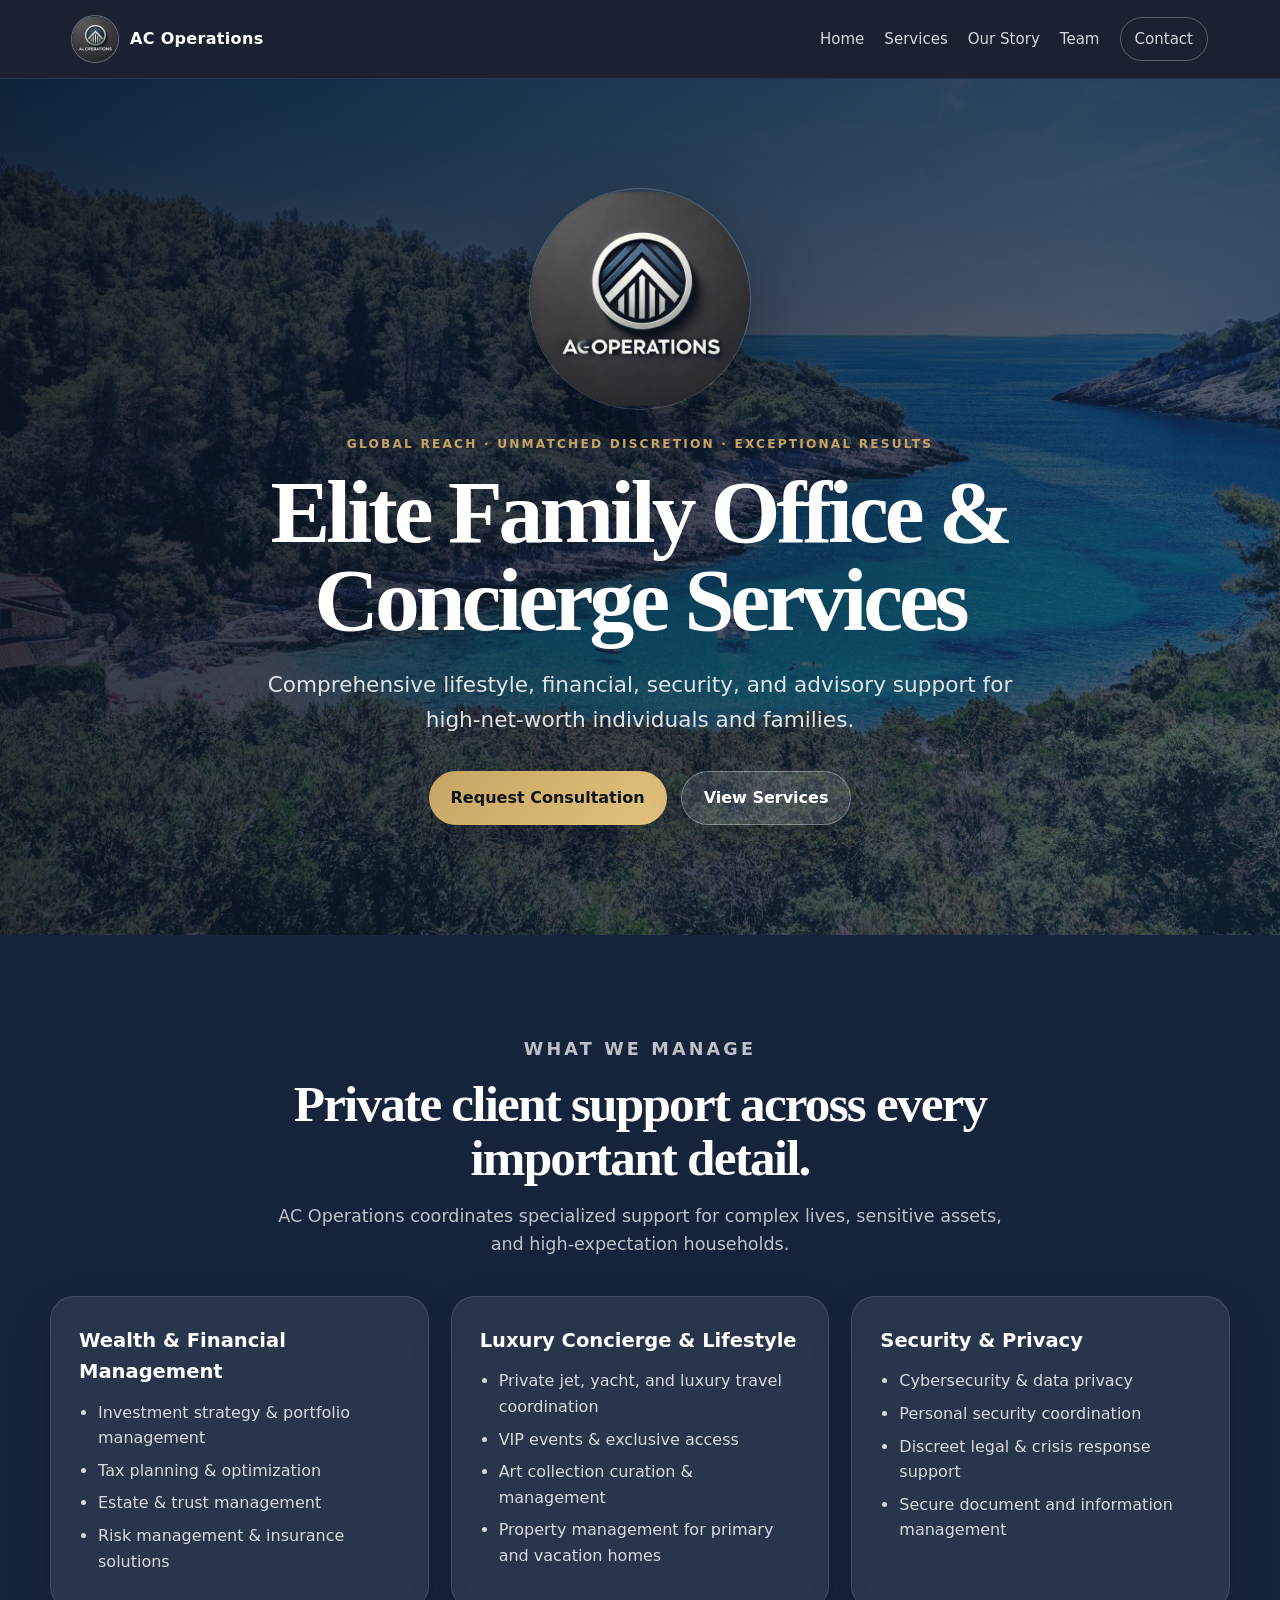
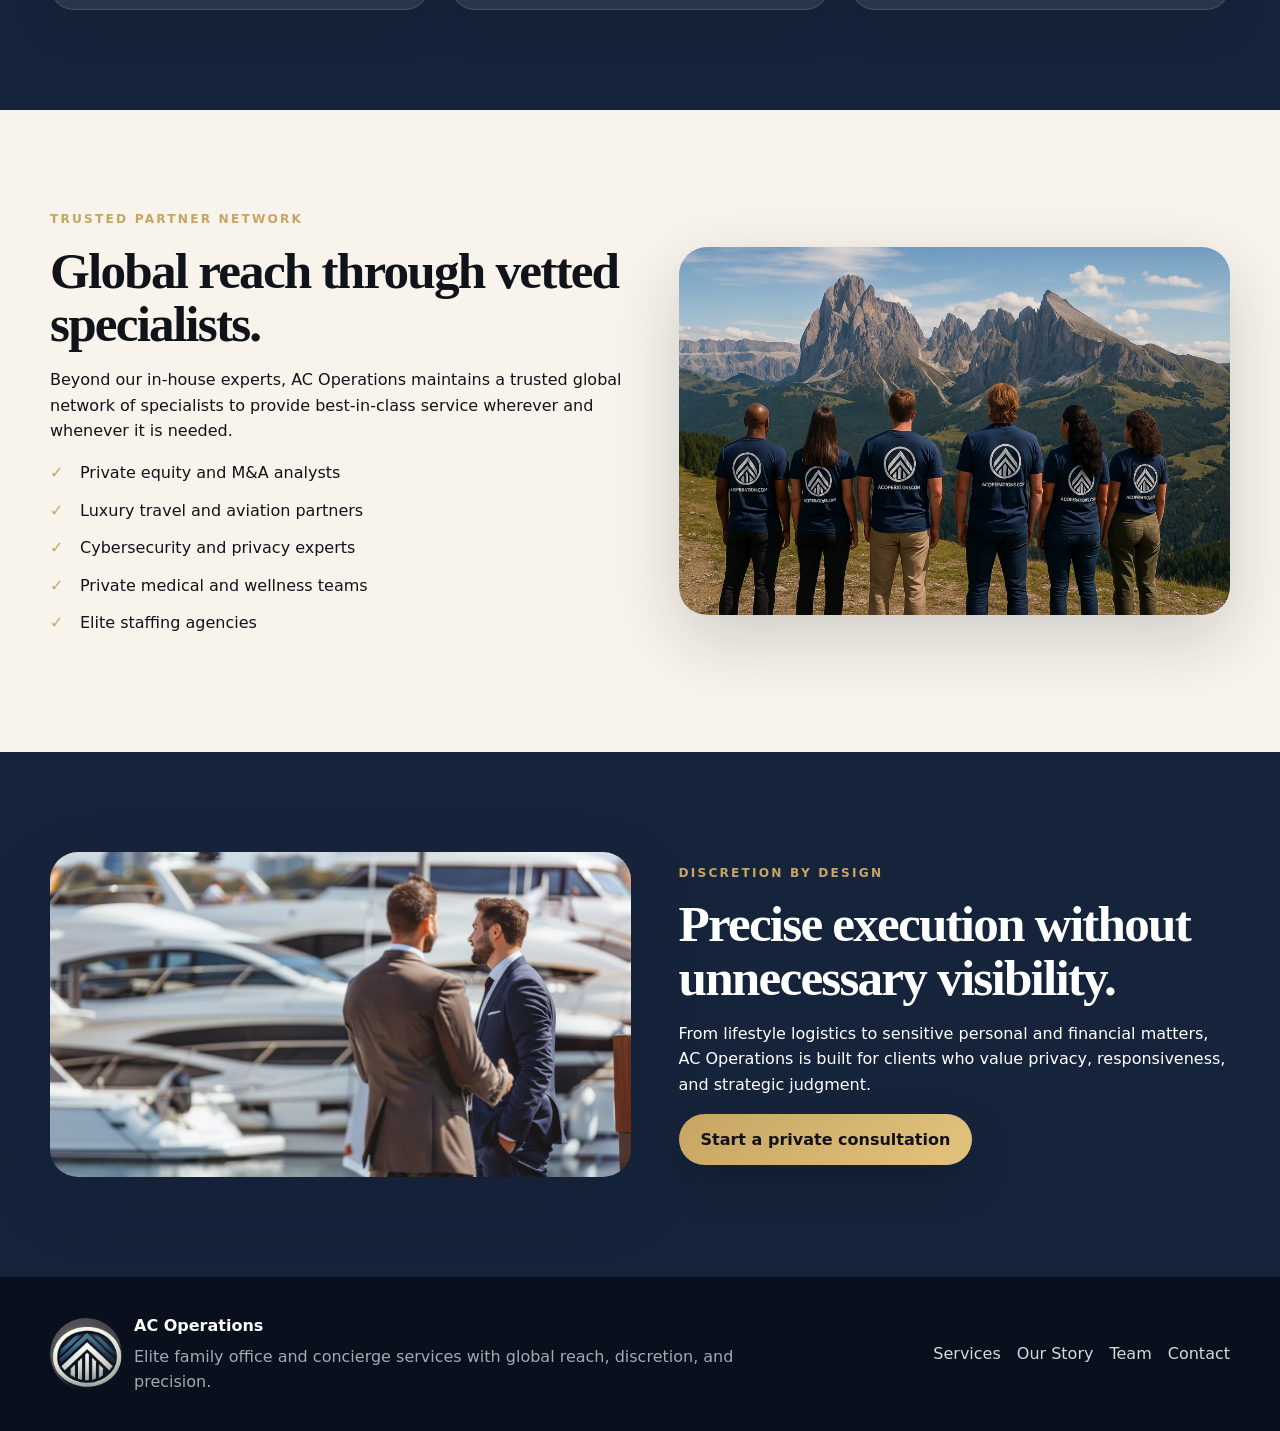
==== commit 63ecab3f: "Fix homepage and footer logo display" ====
--- a/index.html
+++ b/index.html
@@ -1 +1 @@
-<!doctype html><html lang="en"><head><meta charset="utf-8"><meta name="viewport" content="width=device-width, initial-scale=1"><title>AC Operations | Elite Family Office & Concierge Services</title><meta name="description" content="Elite family office and concierge services for high-net-worth individuals and families."><link rel="stylesheet" href="styles.css"></head><body><header class="site-header"><div class="nav-wrap"><a class="brand" href="index.html"><img class="brand-logo" src="assets/img/acoperations-logo-round.png" alt="AC Operations logo"><span>AC Operations</span></a><nav class="nav" aria-label="Main navigation"><a href="index.html">Home</a><a href="services/">Services</a><a href="our-story/">Our Story</a><a href="team/">Team</a><a class="pill" href="contact-us/">Contact</a></nav></div></header><main><section class="hero" style="--hero:url('assets/img/hero.jpg')"><div class="hero-inner"><img class="hero-logo" src="assets/img/acoperations-logo.png" alt="AC Operations logo"><p class="eyebrow">Global Reach · Unmatched Discretion · Exceptional Results</p><h1>Elite Family Office & Concierge Services</h1><p class="lead">Comprehensive lifestyle, financial, security, and advisory support for high-net-worth individuals and families.</p><div class="actions"><a class="button" href="contact-us/">Request Consultation</a><a class="button secondary" href="services/">View Services</a></div></div></section><section class="section dark"><div class="container"><div class="section-title"><p class="eyebrow">What we manage</p><h2>Private client support across every important detail.</h2><p>AC Operations coordinates specialized support for complex lives, sensitive assets, and high-expectation households.</p></div><div class="grid service-grid"><article class="card"><h3>Wealth & Financial Management</h3><ul><li>Investment strategy & portfolio management</li><li>Tax planning & optimization</li><li>Estate & trust management</li><li>Risk management & insurance solutions</li></ul></article><article class="card"><h3>Luxury Concierge & Lifestyle</h3><ul><li>Private jet, yacht, and luxury travel coordination</li><li>VIP events & exclusive access</li><li>Art collection curation & management</li><li>Property management for primary and vacation homes</li></ul></article><article class="card"><h3>Security & Privacy</h3><ul><li>Cybersecurity & data privacy</li><li>Personal security coordination</li><li>Discreet legal & crisis response support</li><li>Secure document and information management</li></ul></article></div></div></section><section class="section"><div class="container split"><div><p class="eyebrow">Trusted partner network</p><h2>Global reach through vetted specialists.</h2><p>Beyond our in-house experts, AC Operations maintains a trusted global network of specialists to provide best-in-class service wherever and whenever it is needed.</p><ul class="check-list"><li>Private equity and M&A analysts</li><li>Luxury travel and aviation partners</li><li>Cybersecurity and privacy experts</li><li>Private medical and wellness teams</li><li>Elite staffing agencies</li></ul></div><img src="assets/img/team.png" alt="AC Operations global partner network"></div></section><section class="section dark"><div class="container split"><img src="assets/img/harbor.jpg" alt="Discreet private client meeting"><div><p class="eyebrow">Discretion by design</p><h2>Precise execution without unnecessary visibility.</h2><p>From lifestyle logistics to sensitive personal and financial matters, AC Operations is built for clients who value privacy, responsiveness, and strategic judgment.</p><a class="button" href="contact-us/">Start a private consultation</a></div></div></section></main><footer class="footer"><div class="footer-inner"><div class="footer-logo"><img src="assets/img/acoperations-logo.png" alt="AC Operations logo"><div><strong>AC Operations</strong><p>Elite family office and concierge services with global reach, discretion, and precision.</p></div></div><div class="footer-links"><a href="services/">Services</a><a href="our-story/">Our Story</a><a href="team/">Team</a><a href="contact-us/">Contact</a></div></div></footer></body></html>+<!doctype html><html lang="en"><head><meta charset="utf-8"><meta name="viewport" content="width=device-width, initial-scale=1"><title>AC Operations | Elite Family Office & Concierge Services</title><meta name="description" content="Elite family office and concierge services for high-net-worth individuals and families."><link rel="stylesheet" href="styles.css"></head><body><header class="site-header"><div class="nav-wrap"><a class="brand" href="index.html"><img class="brand-logo" src="assets/img/acoperations-logo-round.png" alt="AC Operations logo"><span>AC Operations</span></a><nav class="nav" aria-label="Main navigation"><a href="index.html">Home</a><a href="services/">Services</a><a href="our-story/">Our Story</a><a href="team/">Team</a><a class="pill" href="contact-us/">Contact</a></nav></div></header><main><section class="hero" style="--hero:url('assets/img/hero.jpg')"><div class="hero-inner"><img class="hero-logo" src="assets/img/acoperations-logo-hero-large.png" alt="AC Operations logo"><p class="eyebrow">Global Reach · Unmatched Discretion · Exceptional Results</p><h1>Elite Family Office & Concierge Services</h1><p class="lead">Comprehensive lifestyle, financial, security, and advisory support for high-net-worth individuals and families.</p><div class="actions"><a class="button" href="contact-us/">Request Consultation</a><a class="button secondary" href="services/">View Services</a></div></div></section><section class="section dark"><div class="container"><div class="section-title"><p class="eyebrow">What we manage</p><h2>Private client support across every important detail.</h2><p>AC Operations coordinates specialized support for complex lives, sensitive assets, and high-expectation households.</p></div><div class="grid service-grid"><article class="card"><h3>Wealth & Financial Management</h3><ul><li>Investment strategy & portfolio management</li><li>Tax planning & optimization</li><li>Estate & trust management</li><li>Risk management & insurance solutions</li></ul></article><article class="card"><h3>Luxury Concierge & Lifestyle</h3><ul><li>Private jet, yacht, and luxury travel coordination</li><li>VIP events & exclusive access</li><li>Art collection curation & management</li><li>Property management for primary and vacation homes</li></ul></article><article class="card"><h3>Security & Privacy</h3><ul><li>Cybersecurity & data privacy</li><li>Personal security coordination</li><li>Discreet legal & crisis response support</li><li>Secure document and information management</li></ul></article></div></div></section><section class="section"><div class="container split"><div><p class="eyebrow">Trusted partner network</p><h2>Global reach through vetted specialists.</h2><p>Beyond our in-house experts, AC Operations maintains a trusted global network of specialists to provide best-in-class service wherever and whenever it is needed.</p><ul class="check-list"><li>Private equity and M&A analysts</li><li>Luxury travel and aviation partners</li><li>Cybersecurity and privacy experts</li><li>Private medical and wellness teams</li><li>Elite staffing agencies</li></ul></div><img src="assets/img/team.png" alt="AC Operations global partner network"></div></section><section class="section dark"><div class="container split"><img src="assets/img/harbor.jpg" alt="Discreet private client meeting"><div><p class="eyebrow">Discretion by design</p><h2>Precise execution without unnecessary visibility.</h2><p>From lifestyle logistics to sensitive personal and financial matters, AC Operations is built for clients who value privacy, responsiveness, and strategic judgment.</p><a class="button" href="contact-us/">Start a private consultation</a></div></div></section></main><footer class="footer"><div class="footer-inner"><div class="footer-logo"><img src="assets/img/acoperations-logo.png" alt="AC Operations logo"><div><strong>AC Operations</strong><p>Elite family office and concierge services with global reach, discretion, and precision.</p></div></div><div class="footer-links"><a href="services/">Services</a><a href="our-story/">Our Story</a><a href="team/">Team</a><a href="contact-us/">Contact</a></div></div></footer></body></html>
--- a/styles.css
+++ b/styles.css
@@ -1,13 +1,13 @@
 :root{--ink:#10131a;--navy:#0d1426;--blue:#16243b;--slate:#2c3f5c;--gold:#c7a462;--cream:#f8f4ec;--paper:#fffdf8;--muted:#667085;--line:#e8dfd1}*{box-sizing:border-box}html{scroll-behavior:smooth}body{margin:0;font-family:Inter,ui-sans-serif,system-ui,-apple-system,BlinkMacSystemFont,"Segoe UI",sans-serif;color:var(--ink);background:var(--cream);line-height:1.6}img{max-width:100%;display:block}a{color:inherit}.site-header{position:sticky;top:0;z-index:50;background:rgba(13,20,38,.94);backdrop-filter:blur(14px);border-bottom:1px solid rgba(255,255,255,.08)}.nav-wrap{max-width:1180px;margin:auto;padding:16px 22px;display:flex;align-items:center;justify-content:space-between;gap:24px}.brand{display:flex;align-items:center;gap:12px;color:#fff;text-decoration:none;font-weight:800;letter-spacing:.02em}.brand-mark{width:42px;height:42px;border-radius:50%;display:grid;place-items:center;border:1px solid rgba(255,255,255,.38);font-family:Georgia,serif}.nav{display:flex;gap:20px;align-items:center;flex-wrap:wrap}.nav a{color:rgba(255,255,255,.82);font-size:.94rem;text-decoration:none}.nav a:hover{color:#fff}.nav .pill{border:1px solid rgba(255,255,255,.28);border-radius:999px;padding:9px 14px}.hero{min-height:78vh;display:grid;place-items:center;padding:110px 22px;color:#fff;text-align:center;background:linear-gradient(120deg,rgba(10,17,32,.86),rgba(18,36,59,.68)),var(--hero) center/cover no-repeat}.hero-inner{max-width:960px}.eyebrow{margin:0 0 14px;color:var(--gold);text-transform:uppercase;letter-spacing:.18em;font-size:.76rem;font-weight:800}.h1,h1{font-family:Georgia,"Times New Roman",serif;font-size:clamp(2.7rem,7vw,5.8rem);line-height:.98;margin:0 0 24px;letter-spacing:-.045em}.lead{font-size:clamp(1.1rem,2vw,1.35rem);max-width:780px;margin:0 auto 34px;color:rgba(255,255,255,.86)}.actions{display:flex;gap:14px;justify-content:center;flex-wrap:wrap}.button{display:inline-flex;align-items:center;justify-content:center;min-height:48px;padding:13px 22px;border-radius:999px;text-decoration:none;background:linear-gradient(135deg,var(--gold),#e2c37d);color:#10131a;font-weight:800;box-shadow:0 18px 45px rgba(0,0,0,.22)}.button.secondary{background:rgba(255,255,255,.12);border:1px solid rgba(255,255,255,.34);color:#fff}.section{padding:clamp(58px,8vw,100px) 22px}.container{max-width:1180px;margin:auto}.section-title{max-width:760px;margin:0 auto 38px;text-align:center}.section-title h2,.page-title h1,h2{font-family:Georgia,"Times New Roman",serif;font-size:clamp(2rem,4vw,3.4rem);line-height:1.05;margin:0 0 14px;letter-spacing:-.035em}.section-title p,.page-title p{color:var(--muted);font-size:1.1rem}.dark{background:var(--blue);color:#fff}.dark .section-title p{color:rgba(255,255,255,.72)}.grid{display:grid;gap:22px}.service-grid{grid-template-columns:repeat(3,minmax(0,1fr))}.card{background:rgba(255,255,255,.08);border:1px solid rgba(255,255,255,.12);border-radius:24px;padding:28px;box-shadow:0 18px 45px rgba(0,0,0,.12)}.card h3{font-size:1.22rem;margin:0 0 12px}.card ul{margin:0;padding-left:19px;color:rgba(255,255,255,.82)}.card li{margin:7px 0}.light-card{background:var(--paper);border:1px solid var(--line);color:var(--ink)}.light-card ul{color:#303846}.split{display:grid;grid-template-columns:1fr .95fr;gap:48px;align-items:center}.split img,.image-card{border-radius:28px;box-shadow:0 24px 70px rgba(13,20,38,.18);overflow:hidden}.check-list{padding-left:0;list-style:none}.check-list li{position:relative;padding-left:30px;margin:12px 0}.check-list li:before{content:"✓";position:absolute;left:0;color:var(--gold);font-weight:900}.page-hero{padding:88px 22px;background:linear-gradient(135deg,var(--navy),var(--slate));color:#fff}.page-title{max-width:980px;margin:auto}.content{max-width:900px;margin:auto}.content p{font-size:1.08rem;color:#344054}.content h2{margin-top:42px}.team-grid{display:grid;gap:24px}.profile{display:grid;grid-template-columns:170px 1fr;gap:28px;align-items:center;background:var(--paper);border:1px solid var(--line);border-radius:28px;padding:24px}.profile img{width:170px;aspect-ratio:1/1.15;object-fit:cover;border-radius:20px}.role{color:var(--slate);font-weight:800;margin-top:-8px}.contact-card{max-width:760px;margin:auto;background:var(--paper);border:1px solid var(--line);border-radius:32px;padding:42px;text-align:center;box-shadow:0 26px 70px rgba(13,20,38,.1)}.contact-card p{color:#475467}.note{font-size:.95rem;color:var(--muted);margin-top:20px}.footer{background:#0a0f1d;color:#fff;padding:36px 22px}.footer-inner{max-width:1180px;margin:auto;display:flex;justify-content:space-between;gap:24px;flex-wrap:wrap}.footer p{color:rgba(255,255,255,.64);margin:.3rem 0 0;max-width:620px}.footer a{color:#fff}.story-hero{background:linear-gradient(120deg,rgba(10,17,32,.78),rgba(18,36,59,.7)),var(--story) center/cover no-repeat}@media(max-width:900px){.nav-wrap{align-items:flex-start;flex-direction:column}.service-grid,.split,.profile{grid-template-columns:1fr}.hero{min-height:68vh}.profile img{width:100%;max-width:260px}.section{padding:56px 18px}.nav{gap:12px}}
 /* v3 refinements */
 .brand-logo{width:46px;height:46px;border-radius:999px;object-fit:cover;box-shadow:0 0 0 1px rgba(255,255,255,.34)}
-.hero-logo{width:150px;height:150px;border-radius:999px;object-fit:cover;margin:0 auto 26px;box-shadow:0 26px 70px rgba(0,0,0,.35),0 0 0 1px rgba(255,255,255,.24)}
+.hero-logo{width:220px;height:220px;border-radius:999px;object-fit:cover;object-position:center;display:block;margin:0 auto 26px;box-shadow:0 26px 70px rgba(0,0,0,.35),0 0 0 1px rgba(255,255,255,.24)}
 .story-feature{margin:0 auto 46px;max-width:980px}
 .story-feature img{width:100%;max-height:470px;object-fit:cover;border-radius:30px;box-shadow:0 24px 70px rgba(13,20,38,.18)}
 .profile img{object-position:center top}
 .footer-inner{align-items:center}
 .footer-logo{display:flex;align-items:center;gap:12px}
-.footer-logo img{width:52px;height:52px;border-radius:999px;object-fit:cover}
+.footer-logo img{width:72px;height:72px;border-radius:999px;object-fit:cover;object-position:center}
 .footer-links{display:flex;gap:16px;flex-wrap:wrap;color:rgba(255,255,255,.7)}
 .footer-links a{color:rgba(255,255,255,.84);text-decoration:none}
 .contact-form{display:grid;gap:16px;text-align:left;margin-top:28px}
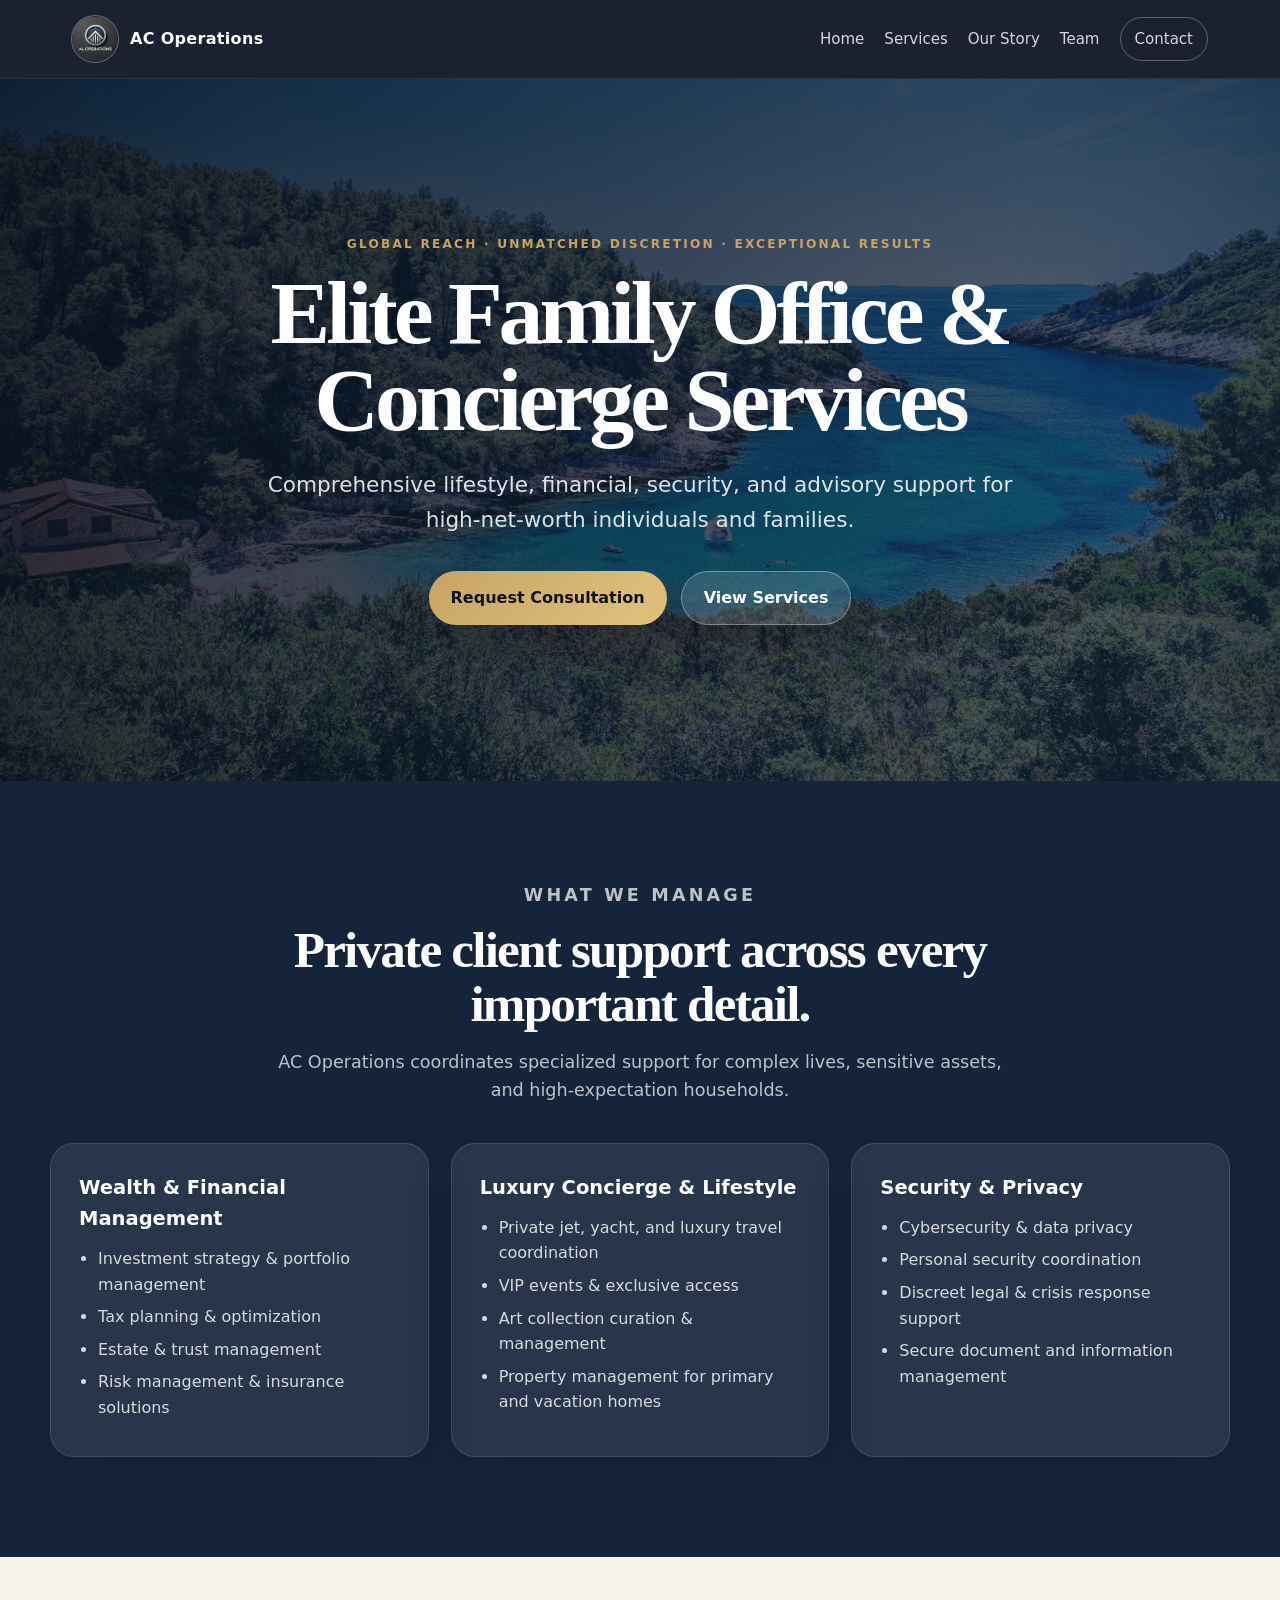
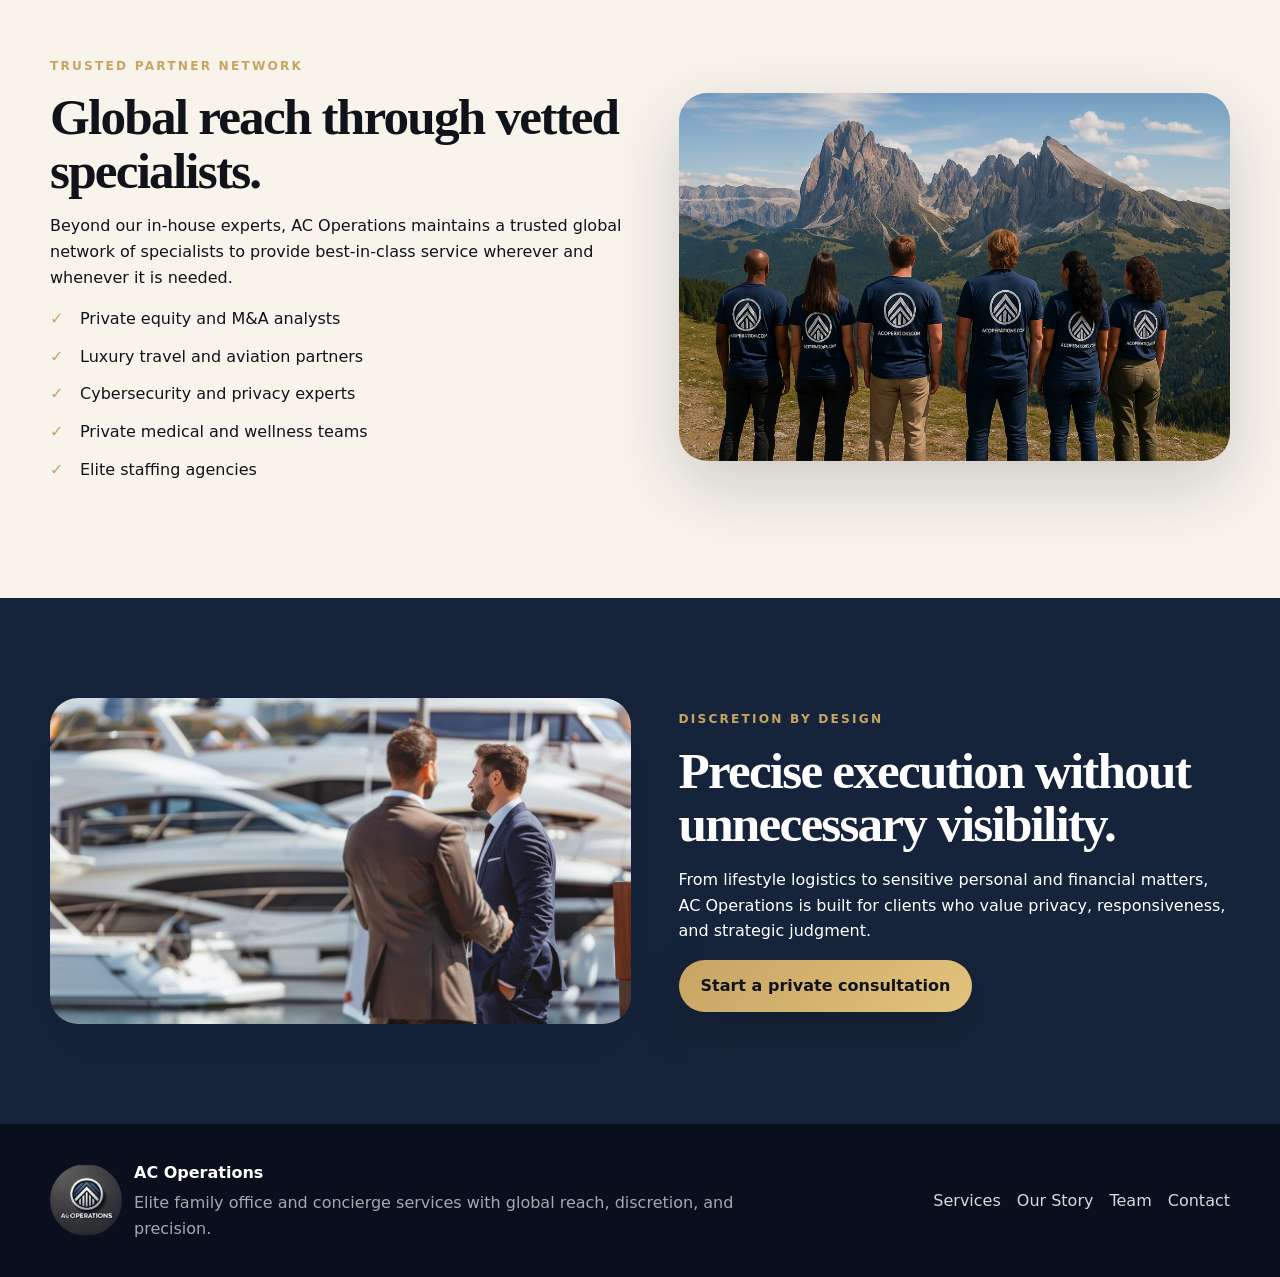
==== commit 4f1db3c3: "Remove homepage hero logo and fix footer logo references" ====
--- a/index.html
+++ b/index.html
@@ -1 +1 @@
-<!doctype html><html lang="en"><head><meta charset="utf-8"><meta name="viewport" content="width=device-width, initial-scale=1"><title>AC Operations | Elite Family Office & Concierge Services</title><meta name="description" content="Elite family office and concierge services for high-net-worth individuals and families."><link rel="stylesheet" href="styles.css"></head><body><header class="site-header"><div class="nav-wrap"><a class="brand" href="index.html"><img class="brand-logo" src="assets/img/acoperations-logo-round.png" alt="AC Operations logo"><span>AC Operations</span></a><nav class="nav" aria-label="Main navigation"><a href="index.html">Home</a><a href="services/">Services</a><a href="our-story/">Our Story</a><a href="team/">Team</a><a class="pill" href="contact-us/">Contact</a></nav></div></header><main><section class="hero" style="--hero:url('assets/img/hero.jpg')"><div class="hero-inner"><img class="hero-logo" src="assets/img/acoperations-logo-hero-large.png" alt="AC Operations logo"><p class="eyebrow">Global Reach · Unmatched Discretion · Exceptional Results</p><h1>Elite Family Office & Concierge Services</h1><p class="lead">Comprehensive lifestyle, financial, security, and advisory support for high-net-worth individuals and families.</p><div class="actions"><a class="button" href="contact-us/">Request Consultation</a><a class="button secondary" href="services/">View Services</a></div></div></section><section class="section dark"><div class="container"><div class="section-title"><p class="eyebrow">What we manage</p><h2>Private client support across every important detail.</h2><p>AC Operations coordinates specialized support for complex lives, sensitive assets, and high-expectation households.</p></div><div class="grid service-grid"><article class="card"><h3>Wealth & Financial Management</h3><ul><li>Investment strategy & portfolio management</li><li>Tax planning & optimization</li><li>Estate & trust management</li><li>Risk management & insurance solutions</li></ul></article><article class="card"><h3>Luxury Concierge & Lifestyle</h3><ul><li>Private jet, yacht, and luxury travel coordination</li><li>VIP events & exclusive access</li><li>Art collection curation & management</li><li>Property management for primary and vacation homes</li></ul></article><article class="card"><h3>Security & Privacy</h3><ul><li>Cybersecurity & data privacy</li><li>Personal security coordination</li><li>Discreet legal & crisis response support</li><li>Secure document and information management</li></ul></article></div></div></section><section class="section"><div class="container split"><div><p class="eyebrow">Trusted partner network</p><h2>Global reach through vetted specialists.</h2><p>Beyond our in-house experts, AC Operations maintains a trusted global network of specialists to provide best-in-class service wherever and whenever it is needed.</p><ul class="check-list"><li>Private equity and M&A analysts</li><li>Luxury travel and aviation partners</li><li>Cybersecurity and privacy experts</li><li>Private medical and wellness teams</li><li>Elite staffing agencies</li></ul></div><img src="assets/img/team.png" alt="AC Operations global partner network"></div></section><section class="section dark"><div class="container split"><img src="assets/img/harbor.jpg" alt="Discreet private client meeting"><div><p class="eyebrow">Discretion by design</p><h2>Precise execution without unnecessary visibility.</h2><p>From lifestyle logistics to sensitive personal and financial matters, AC Operations is built for clients who value privacy, responsiveness, and strategic judgment.</p><a class="button" href="contact-us/">Start a private consultation</a></div></div></section></main><footer class="footer"><div class="footer-inner"><div class="footer-logo"><img src="assets/img/acoperations-logo.png" alt="AC Operations logo"><div><strong>AC Operations</strong><p>Elite family office and concierge services with global reach, discretion, and precision.</p></div></div><div class="footer-links"><a href="services/">Services</a><a href="our-story/">Our Story</a><a href="team/">Team</a><a href="contact-us/">Contact</a></div></div></footer></body></html>+<!doctype html><html lang="en"><head><meta charset="utf-8"><meta name="viewport" content="width=device-width, initial-scale=1"><title>AC Operations | Elite Family Office & Concierge Services</title><meta name="description" content="Elite family office and concierge services for high-net-worth individuals and families."><link rel="stylesheet" href="styles.css"></head><body><header class="site-header"><div class="nav-wrap"><a class="brand" href="index.html"><img class="brand-logo" src="assets/img/acoperations-logo-round.png" alt="AC Operations logo"><span>AC Operations</span></a><nav class="nav" aria-label="Main navigation"><a href="index.html">Home</a><a href="services/">Services</a><a href="our-story/">Our Story</a><a href="team/">Team</a><a class="pill" href="contact-us/">Contact</a></nav></div></header><main><section class="hero" style="--hero:url('assets/img/hero.jpg')"><div class="hero-inner"><p class="eyebrow">Global Reach · Unmatched Discretion · Exceptional Results</p><h1>Elite Family Office & Concierge Services</h1><p class="lead">Comprehensive lifestyle, financial, security, and advisory support for high-net-worth individuals and families.</p><div class="actions"><a class="button" href="contact-us/">Request Consultation</a><a class="button secondary" href="services/">View Services</a></div></div></section><section class="section dark"><div class="container"><div class="section-title"><p class="eyebrow">What we manage</p><h2>Private client support across every important detail.</h2><p>AC Operations coordinates specialized support for complex lives, sensitive assets, and high-expectation households.</p></div><div class="grid service-grid"><article class="card"><h3>Wealth & Financial Management</h3><ul><li>Investment strategy & portfolio management</li><li>Tax planning & optimization</li><li>Estate & trust management</li><li>Risk management & insurance solutions</li></ul></article><article class="card"><h3>Luxury Concierge & Lifestyle</h3><ul><li>Private jet, yacht, and luxury travel coordination</li><li>VIP events & exclusive access</li><li>Art collection curation & management</li><li>Property management for primary and vacation homes</li></ul></article><article class="card"><h3>Security & Privacy</h3><ul><li>Cybersecurity & data privacy</li><li>Personal security coordination</li><li>Discreet legal & crisis response support</li><li>Secure document and information management</li></ul></article></div></div></section><section class="section"><div class="container split"><div><p class="eyebrow">Trusted partner network</p><h2>Global reach through vetted specialists.</h2><p>Beyond our in-house experts, AC Operations maintains a trusted global network of specialists to provide best-in-class service wherever and whenever it is needed.</p><ul class="check-list"><li>Private equity and M&A analysts</li><li>Luxury travel and aviation partners</li><li>Cybersecurity and privacy experts</li><li>Private medical and wellness teams</li><li>Elite staffing agencies</li></ul></div><img src="assets/img/team.png" alt="AC Operations global partner network"></div></section><section class="section dark"><div class="container split"><img src="assets/img/harbor.jpg" alt="Discreet private client meeting"><div><p class="eyebrow">Discretion by design</p><h2>Precise execution without unnecessary visibility.</h2><p>From lifestyle logistics to sensitive personal and financial matters, AC Operations is built for clients who value privacy, responsiveness, and strategic judgment.</p><a class="button" href="contact-us/">Start a private consultation</a></div></div></section></main><footer class="footer"><div class="footer-inner"><div class="footer-logo"><img src="assets/img/acoperations-logo-round.png" alt="AC Operations logo"><div><strong>AC Operations</strong><p>Elite family office and concierge services with global reach, discretion, and precision.</p></div></div><div class="footer-links"><a href="services/">Services</a><a href="our-story/">Our Story</a><a href="team/">Team</a><a href="contact-us/">Contact</a></div></div></footer></body></html>
